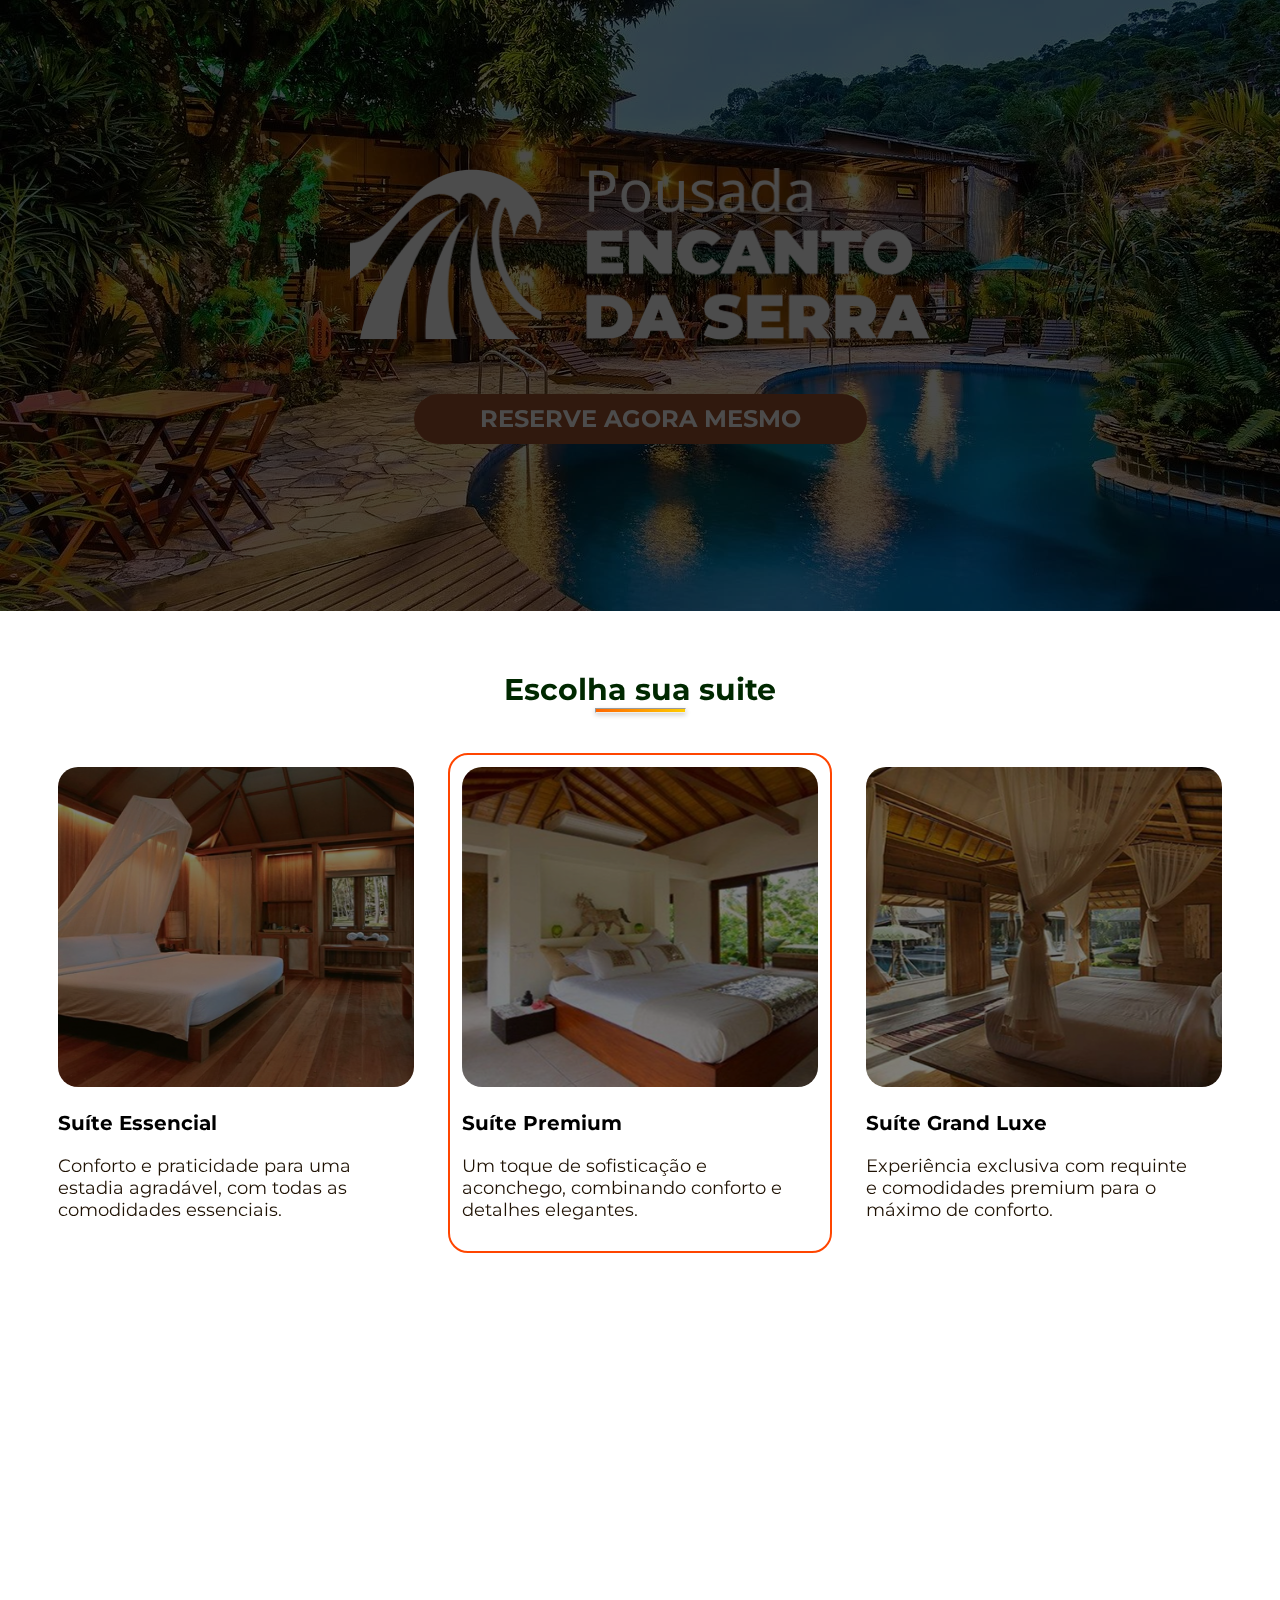
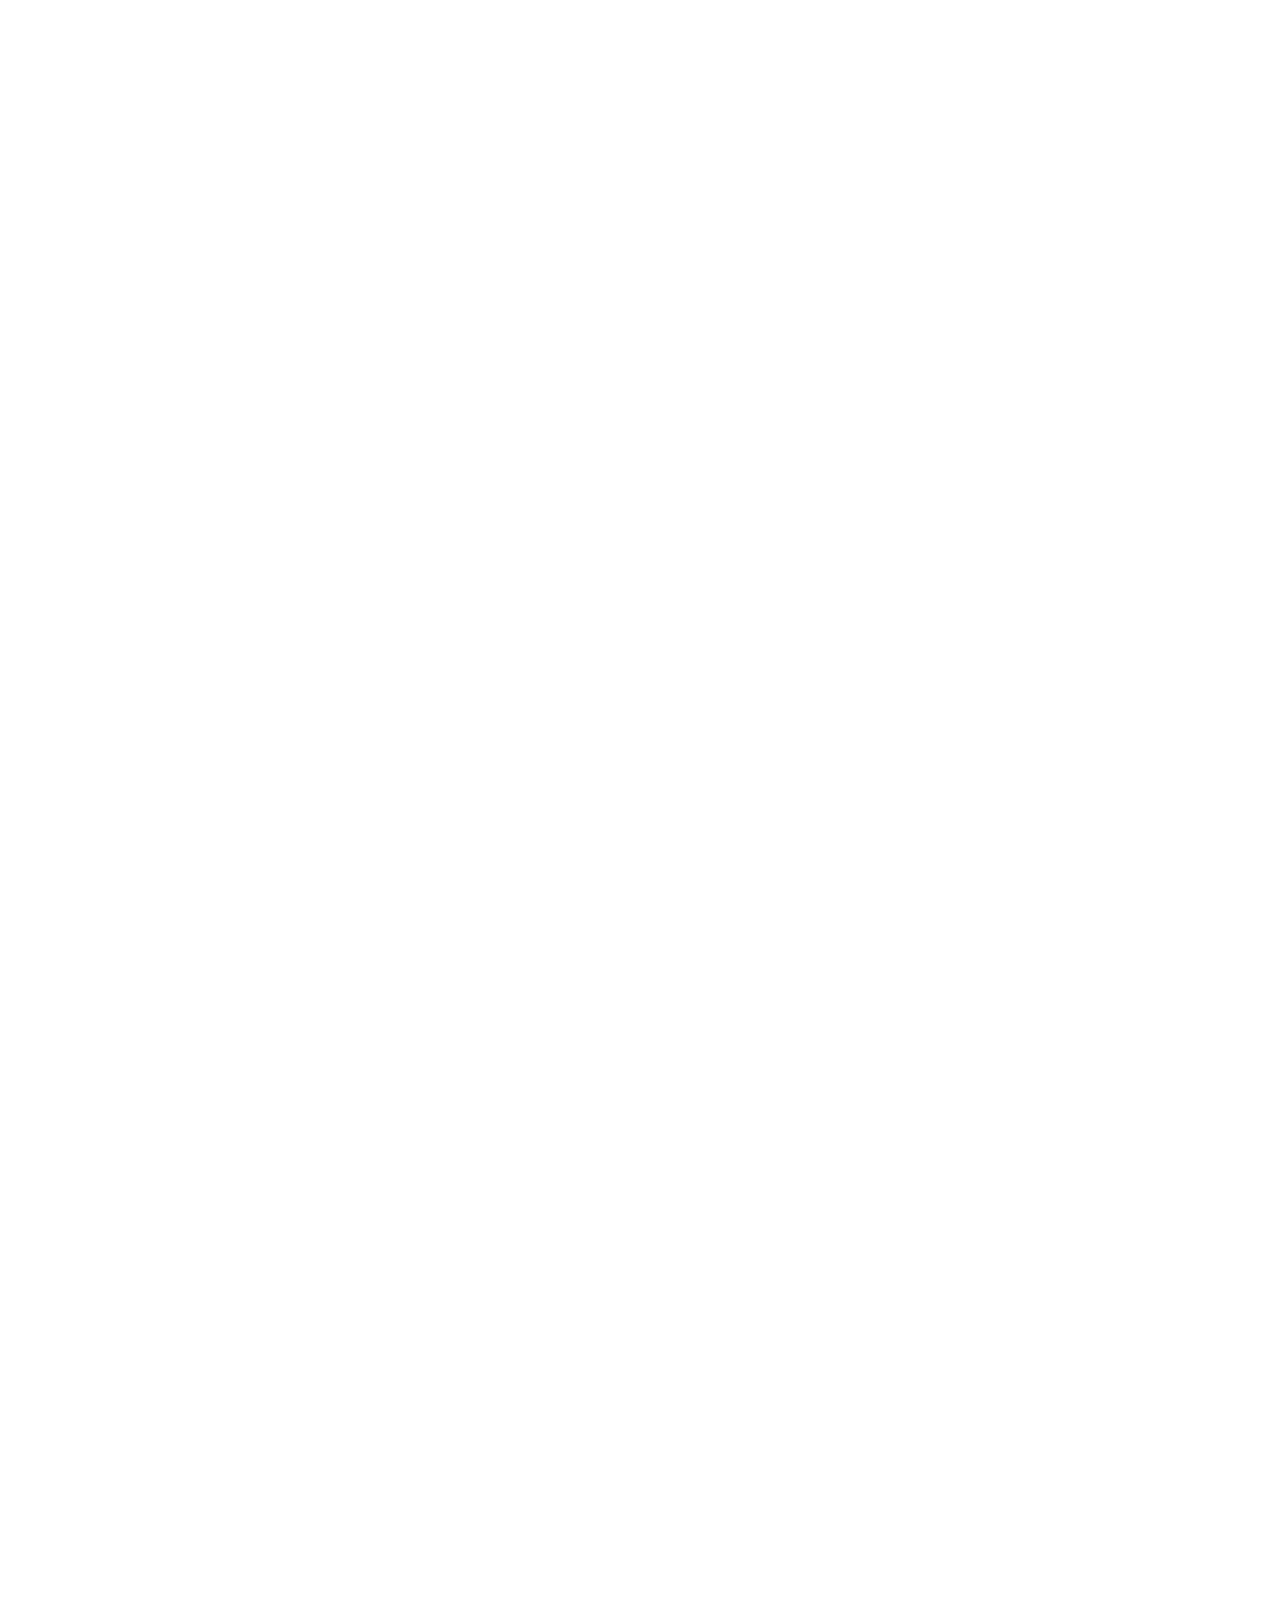
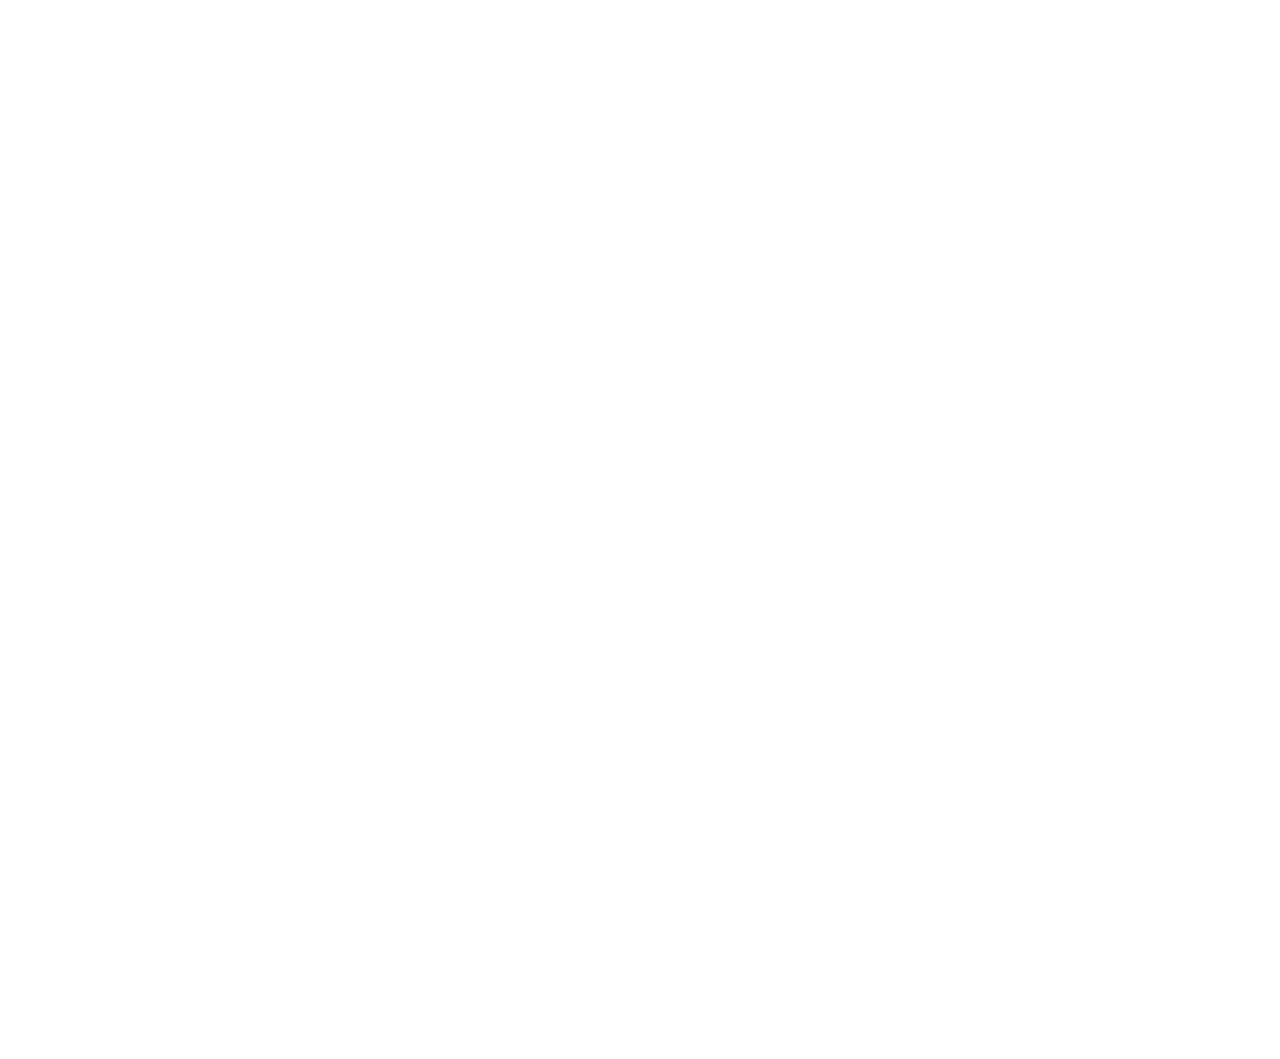
==== index.html @ d3f99eb3 "Fazendo as páginas" ====
<!DOCTYPE html>
<html lang="pt-br">

<head>
    <meta charset="UTF-8">
    <meta name="viewport" content="width=device-width, initial-scale=1.0">
    <title>Pousada Encanto da Serra</title>
    <link rel="stylesheet" href="https://unpkg.com/aos@next/dist/aos.css" />
    <link rel="preconnect" href="https://fonts.googleapis.com">
    <link rel="preconnect" href="https://fonts.gstatic.com" crossorigin>
    <link
        href="https://fonts.googleapis.com/css2?family=Indie+Flower&family=Inter:ital,opsz,wght@0,14..32,100..900;1,14..32,100..900&family=Montserrat:ital,wght@0,100..900;1,100..900&family=Roboto+Mono:ital,wght@0,100..700;1,100..700&family=Roboto:ital,wght@0,100..900;1,100..900&family=Source+Code+Pro:ital,wght@0,200..900;1,200..900&display=swap"
        rel="stylesheet">

    <meta name="description"
        content="A Pousada Encanto da Serra oferece um ambiente acolhedor e tranquilo, ideal para quem busca descanso em meio à natureza.">
    <meta name="keywords" content="pousada, turismo, descanso, serra, natureza, viagem, encanto da serra">
    <meta name="author" content="Pousada Encanto da Serra">
    <link rel="stylesheet" href="./styles/Header/banner.css">
    <link rel="stylesheet" href="./styles/section/section.css">
    <link rel="stylesheet" href="./styles/Sobre/sobre.css">
    <link rel="stylesheet" href="./styles/footer/footer.css">

</head>

<body>
    <header>
        <div>
            <img src="./assets/logo/logoPousada.png" alt="Logo da Pousada">
        </div>
        <button class="BotaoReserva">RESERVE AGORA MESMO</button>
    </header>
    <main>
        <h1 data-aos="fade-down">Escolha sua suite</h1>
        <hr data-aos="fade-down">
        <section class="cardFlex" data-aos="fade-up">
            <div class="Card">
                <img src="./assets/suites/suite_esssencial.jpg" alt="Suíte essencial">
                <h3> <a href="assets/pages/suiteEssencial.html" class="link-reserva"
                        title="Clique para saber mais sobre a Suíte Essencial">Suíte Essencial </a></h3>
                <p>Conforto e praticidade para uma estadia agradável, com todas as comodidades essenciais.</p>
            </div>
            <div class="Card">
                <img src="./assets/suites/suite_premium.jpg" alt="Suite Premium">
                <h3><a href="assets/pages/suitePremium.html" class="link-reserva"
                        title="Clique para saber mais sobre a Suíte Premium">Suíte Premium</a></h3>

                <p>Um toque de sofisticação e aconchego, combinando conforto e detalhes elegantes.</p>
            </div>
            <div class="Card">
                <img src="./assets/suites/suite_grand_luxe.jpg" alt="Suite Grand Luxe">
                <h3><a href="./assets/pages/suiteGrandLuxe.html" class="link-reserva"
                        title="Clique para saber mais sobre a Suíte Grand Luxe">Suíte Grand Luxe</a></h3>
                <p>Experiência exclusiva com requinte e comodidades premium para o máximo de conforto.</p>
            </div>
        </section>
        <section class="container" data-aos="fade-left">
            <div class="quadro">
                <div class="imagem">
                    <img src="./assets/sobre/sobre_1.jpg" alt="Piscina com vista para a serra">
                </div>
                <div class="texto">
                    <hr>
                    <h1>Coração da Serra</h1>
                    <p>Localizada no coração da serra, a Pousada Coração da Serra é o destino ideal para quem busca
                        tranquilidade, contato com a natureza e relaxamento. Cercada por paisagens deslumbrantes, é
                        um refúgio acolhedor, neste pousada combina charme rústico com o aconchego que você merece.
                    </p>
                </div>
            </div>
            <div class="quadro">
                <div class="texto">
                    <hr>
                    <h1>Oferecemos Conforto</h1>
                    <p>
                        Aqui, cada detalhe foi pensado para proporcionar uma experiência única. Oferecemos suítes
                        confortáveis e bem equipadas, um café da manhã caseiro repleto de sabores regionais e uma área
                        externa perfeita para momentos de relaxamento. Desfrute de trilhas ecológicas, redes para
                        descanso, piscina climatizada e um ambiente que convida à desconexão da rotina.
                    </p>
                </div>
                <div class="imagem">
                    <img src="./assets/sobre/sobre_2.jpg" alt="Piscina com vista para a serra">
                </div>
            </div>
        </section>
        <section class="sectionDepoiments" data-aos="fade-right">
            <h1>Depoimentos</h1>
            <hr>
            <div class="depoimentos">
                <div class="depoimento">
                    <div class="avatar">
                        <img src="./assets/perfil/Tiro médio da mulher do smiley que levanta _ Foto Grátis.png" alt="">
                    </div>
                    <div class="Perfiltexto">
                        <p>
                            "Uma experiência incrível! O lugar é super aconchegante, perfeito para relaxar e curtir a
                            natureza.
                            O café da manhã caseiro é um espetáculo à parte! Com certeza voltarei."
                        </p>
                        <span class="autor">Mariana R.</span>
                    </div>
                </div>
                <div class="depoimento">
                    <div class="avatar">
                        <img src="./assets/perfil/Group 1.png" alt="">
                    </div>
                    <div class="Perfiltexto">
                        <p>
                            "A pousada é um verdadeiro refúgio! Quartos confortáveis, atendimento impecável e uma vista
                            maravilhosa. Passamos dias inesquecíveis aqui!"
                        </p>
                        <span class="autor"> Lucas M.</span>
                    </div>
                </div>
            </div>
        </section>
        <section class="sectionReserv" data-aos="fade-up">
            <h1>Faça sua reserva abaixo</h1>
            <hr>
            <p>Reserve um dia conosco e curta a Pousada Encanto da Serra</p>
            <div class="formulario">
                <form>
                    <div class="formTable">
                        <div class="campo">
                            <label for="nome">Nome Completo:</label>
                            <input type="text" id="nome" name="nome" placeholder="Algemira Campos de Oliveira "
                                required>
                        </div>
                        <div class="campo">
                            <label for="email">Email:</label>
                            <input type="email" id="email" placeholder="Algemira Campos de Oliveira " name="email"
                                required>
                        </div>
                        <div class="campo">
                            <label for="telefone">Número de Telefone:</label>
                            <input type="tel" id="telefone" placeholder="(11) 9 0000-0000" name="telefone" required>
                        </div>
                    </div>
                    <div class="formTable">
                        <div class="campo">
                            <label for="data-entrada">Data de Entrada:</label>
                            <input type="date" id="data-entrada" placeholder="01/01/2025" name="data-entrada" required>
                        </div>
                        <div class="campo">
                            <label for="data-saida">Data de Saída:</label>
                            <input type="date" id="data-saida" placeholder="01/01/2025" name="data-saida" required>
                        </div>
                        <div class="campo">
                            <label for="pessoas">Quantidade de Pessoas:</label>
                            <select id="pessoas" name="pessoas" required>
                                <option value="0">0</option>
                                <option value="1">1</option>
                                <option value="2">2</option>
                                <option value="3">3</option>
                                <option value="4">4</option>
                                <option value="5">5</option>
                            </select>
                        </div>
                    </div>
                </form>
                <div class="campo">
                    <button type="submit">Reservar</button>
                </div>
            </div>
        </section>
        <section class="Local" data-aos="fade-left">
            <h1>Localizaçao</h1>
            <hr>
            <div class="inframe">
                <iframe
                    src="https://www.google.com/maps/embed?pb=!1m18!1m12!1m3!1d15553.334007773352!2d-38.37683973674394!3d-12.950498635819413!2m3!1f0!2f0!3f0!3m2!1i1024!2i768!4f13.1!3m3!1m2!1s0x716177d81eb69a5%3A0x947b32bd221c2470!2sPraia%20de%20Itapu%C3%A3!5e0!3m2!1spt-BR!2sbr!4v1743246402731!5m2!1spt-BR!2sbr"
                    width="800" height="600" style="border:0;" allowfullscreen="" loading="lazy"
                    referrerpolicy="no-referrer-when-downgrade">
                </iframe>
            </div>
        </section>
        <footer data-aos="fade-up">
            <div>
                <ul>
                    <h4>Endereço</h4>
                    <li>Rua vila bela, n 134, 37139-200, Serra da Mantiqueira, MG</li>
                </ul>
                <ul>
                    <h4>Contatos</h4>
                    <li>Telefone: (00)9000-0000</li>
                    <li>Whatshap: (00)9000-0000</li>
                    <li>E-mail:encantodaSerra@gmail.com</li>
                </ul>
                <ul class="midiaLinks">
                    <h4>Redes sociais</h4>
                    <div>
                        <li><img class="imgLink" src="./assets/socialMidia/instagram-1-svgrepo-com 1.png"
                                alt="Imagem Icone Instagra"></li>
                        <li><img class="imgLink" src="./assets/socialMidia/twitter-svgrepo-com 1.png"
                                alt="Imagem iscone Twiter"></li>
                        <li><img class="imgLinkFacebbok" src="./assets/socialMidia/facebook-color-svgrepo-com .png"
                                alt="Imagem Icone Facebook"></li>
                    </div>
                </ul>
            </div>
        </footer>
    </main>
    <script src="./script/main.js"></script>
    <script src="https://unpkg.com/aos@next/dist/aos.js"></script>
    <script>
        AOS.init();
    </script>
</body>

</html>
---- styles/Header/banner.css ----
@import url("/styles/global.css");
header {
    background-image: url("/assets/pousada.webp");
    width: 100%;
    height: 611px;
    background-size: cover;
    background-position: center;
    display: flex;
    justify-content: center;
    flex-direction: column;
    align-items: center;
    gap: 50px;
    position: relative;
    filter: brightness(0.3);
}

header::before {
    content: "";
    position: absolute;
    top: 0;
    left: 0;
    right: 0;
    bottom: 0;
    background-image: url("/assets/pousada.webp");
    background-size: cover;
    background-position: center;
    z-index: -1; 
    background-color: rgba(0, 0, 0, 1); 
}


div img {
    width: 580px;
    height: 172px;
}

.BotaoReserva {
    width: 453px;
    height: 50px;
    border-radius: 50px;
    border: none;
    background-color: #A0522D;
    font-size: 24px;
    color: var(--CorBranca);
    font-weight: bold;
    cursor: pointer;
}
---- styles/section/section.css ----
@import url("/styles/global.css");
section{
    display: flex;
    justify-content: center;
    align-items: center;
    margin-top: 40px;
    width: 100%;
    
}

@media(max-width: 1024px){
    .cardFlex {
        flex-direction: column;
        width: 100%;
    }
    
}
.cardFlex {
    width: 100%;
    gap: 20px;


}
.Card {
    width: 384px;
    height: 500px;
    padding: 12px;
    border: 2px solid transparent;
    border-radius: 20px;
    transition: border 0.3s ease-in-out;
}

.Card:hover {
    border: 2px solid #ff6600; 
}


.Card:nth-child(2) {
    border: 2px solid orangered !important;
}

.link-reserva {
    color: inherit;
    text-decoration: none;
    position: relative;
}

h3 {
    position: relative;
    display: inline-block;
}

h3::after {
    content: "Clique para mais informações";
    position: absolute;
    left: 50%;
    bottom: -25px;
    transform: translateX(-50%);
    background: rgba(0, 0, 0, 0.8);
    color: white;
    font-size: 12px;
    padding: 5px;
    border-radius: 5px;
    opacity: 0;
    visibility: hidden;
    transition: opacity 0.3s ease-in-out;
    white-space: nowrap;
}

h3:hover::after {
    opacity: 1;
    visibility: visible;
}

.link-reserva:hover {
    color: #430000;
}


h3:hover {
    transition: border-bottom 0.3s ease-in-out;

}



.Card img {
    width: 100%;
    border-radius: 20px;
    height: 320px;
    filter: brightness(0.5);


}

h1  {

    text-align: center;
    margin-top: 60px;
    font-size: 30px;
    font-weight: 700;
    color: #002800;
}


.Card h3 {
    font-size: 20px;
    font-weight: 700;
    color: #000000;
    margin-top: 20px;
    margin-bottom: 20px;
}

.Card p {
    width: 333px;
    height: 165px;
    font-weight: 400;
    font-size: 18px;
    color: #1f1204;
}
---- styles/Sobre/sobre.css ----
@import url("/styles/global.css");
.container {
    display: flex;
    flex-wrap: wrap;
    align-items: center;
    flex-direction: row;
    width: 60%;
    
}

@media(max-width: 768px){
    .container  {
        display: block;
        text-align: center;
    }

    .depoimentos {
      flex-direction: column;
    }


    form {
        flex-direction: column;
    }

    .Local {
        width: 70%;
    
    }

}

.quadro {
    display: flex;
    margin-bottom: 60px;
    height: auto 0;
    gap: 40px;
}

hr {
    background-color: #FF6600;
    height: 5px;
    background-image: linear-gradient(to right, #FF6600, #FFCC00);
    box-shadow: 0 2px 5px rgba(0, 0, 0, 0.2);
    width: 91px;
}

.texto h1 {
    text-align: left;
    font-size: 30px;
    margin-top: 30px;
    width: 442px;
    margin-bottom: 60px;
    font-weight: 700;

}

.texto p {
    width: 533px;
    font-weight: 400;
    font-size: 24px;
    color: #3E3E3E;

}

.imagem img{
    height: 100%;
}


.sectionDepoiments {
    display: flex;
    flex-direction: column;
    width: 100%;
    margin-top: 0;
   
}
.depoimentos {
    display: flex;
    gap: 20px;
    margin-bottom: 40px;
    margin-top: 30px;
}

.depoimento {
    background-color: var(--laranja);
    color: var(--CorBranca);
    padding: 20px 30px;
    border-radius: 8px;
    display: flex;
    width: 550px;
    height: 220px;

}

.avatar img {
    width: 50px;
    height: 50px;
    border-radius: 50%;
    margin-right: 15px;
}

.Perfiltexto p {
    font-size: 20px;
    width: 400px;
    font-weight: 100;
    margin-bottom: 10px;
    
}

.autor {
    font-weight: bold;
    font-size: 20px;
}

/* Seção de Reserva */

.sectionReserv {
    display: flex;
    flex-direction: column;
    margin-top: 0px;
}

.sectionReserv p {
    color: #3E3E3E;
    font-size: 27px;
    font-weight: 300;
    width: 400px;
    text-align: center;
    height: 66px;
    margin-top: 20px;
}

.formulario {
    box-shadow: 0 4px 8px rgba(0, 0, 0, 0.1);
    width: 60%;
    border: 2px solid var(--laranja);
    border-radius: 20px;
    background-color: var(--backgroundForms);
    margin-top: 40px;
}

.formulario h2 {
    text-align: center;
    margin-bottom: 20px;
}

form {
    display: flex;
    align-items: center;
    padding-top: 50px;
    justify-content: space-around;
    border-radius: 20px;
    height: auto 0;
    width: 100%;
}
.formTable {
    width: 400px;
}
.campo {
    margin-bottom: 15px;
    text-align: center;
    margin-top: 30px;
    margin-bottom: 20px;
}

.campo label {
    display: block;
    margin-bottom: 5px;
    text-align: left;
}

.campo input,
.campo select {
    width: 100%;
    padding: 8px;
    border: 1px solid #ccc;
    border-radius: 4px;
}

.campo :placeholder {
    color: #A4A4A4;
}

.campo input[type="date"] {
    width: 100%;
}

.campo select {
    width: 100%;
}

.campo button {
    background-color: #A0522D;
    color: var(--CorBranca);
    height: 40px;
    border: none;
    border-radius: 50px;
    cursor: pointer;
    width: 245px;
    text-transform: uppercase;
    font-weight: 600;
    font: 20px;
}

.campo button:hover {
    background-color: #f57c00;
}

/*Seção localizaçao */

.Local {
    flex-direction: column;
    align-items: center;
    margin-top: 10px;
    margin-bottom: 100px;
}

.inframe iframe {
    width: 1200px;
    height: 429px;
    border-radius: 20px;
    margin-top: 20px;
}
---- styles/footer/footer.css ----
footer {
    border-top: 1px solid var(--backgroundFooter);
    max-width: 1200px;
    display: flex;
    justify-content: space-between;
    height: 30vh;
    width: 100%;
    
}

footer div {
    display: flex;
    align-items: flex-start;
}
.midiaLinks {
    display: flex;
    flex-direction: column;
}

.midiaLinks div {
    display: flex;
    align-items: center;
    justify-content: center;
    width: 200px;
}
.imgLink {
    height: 40px;
    width: 40px;
    object-fit: cover;
    display: block;
    margin: 0;
}



.imgLinkFacebbok {
    height: 30px;
    width: 30px;
}


@media(max-width:  768px){
    footer {
        display: block;
        width: 70%;
    }

    footer div {
        display: block;
    }
}
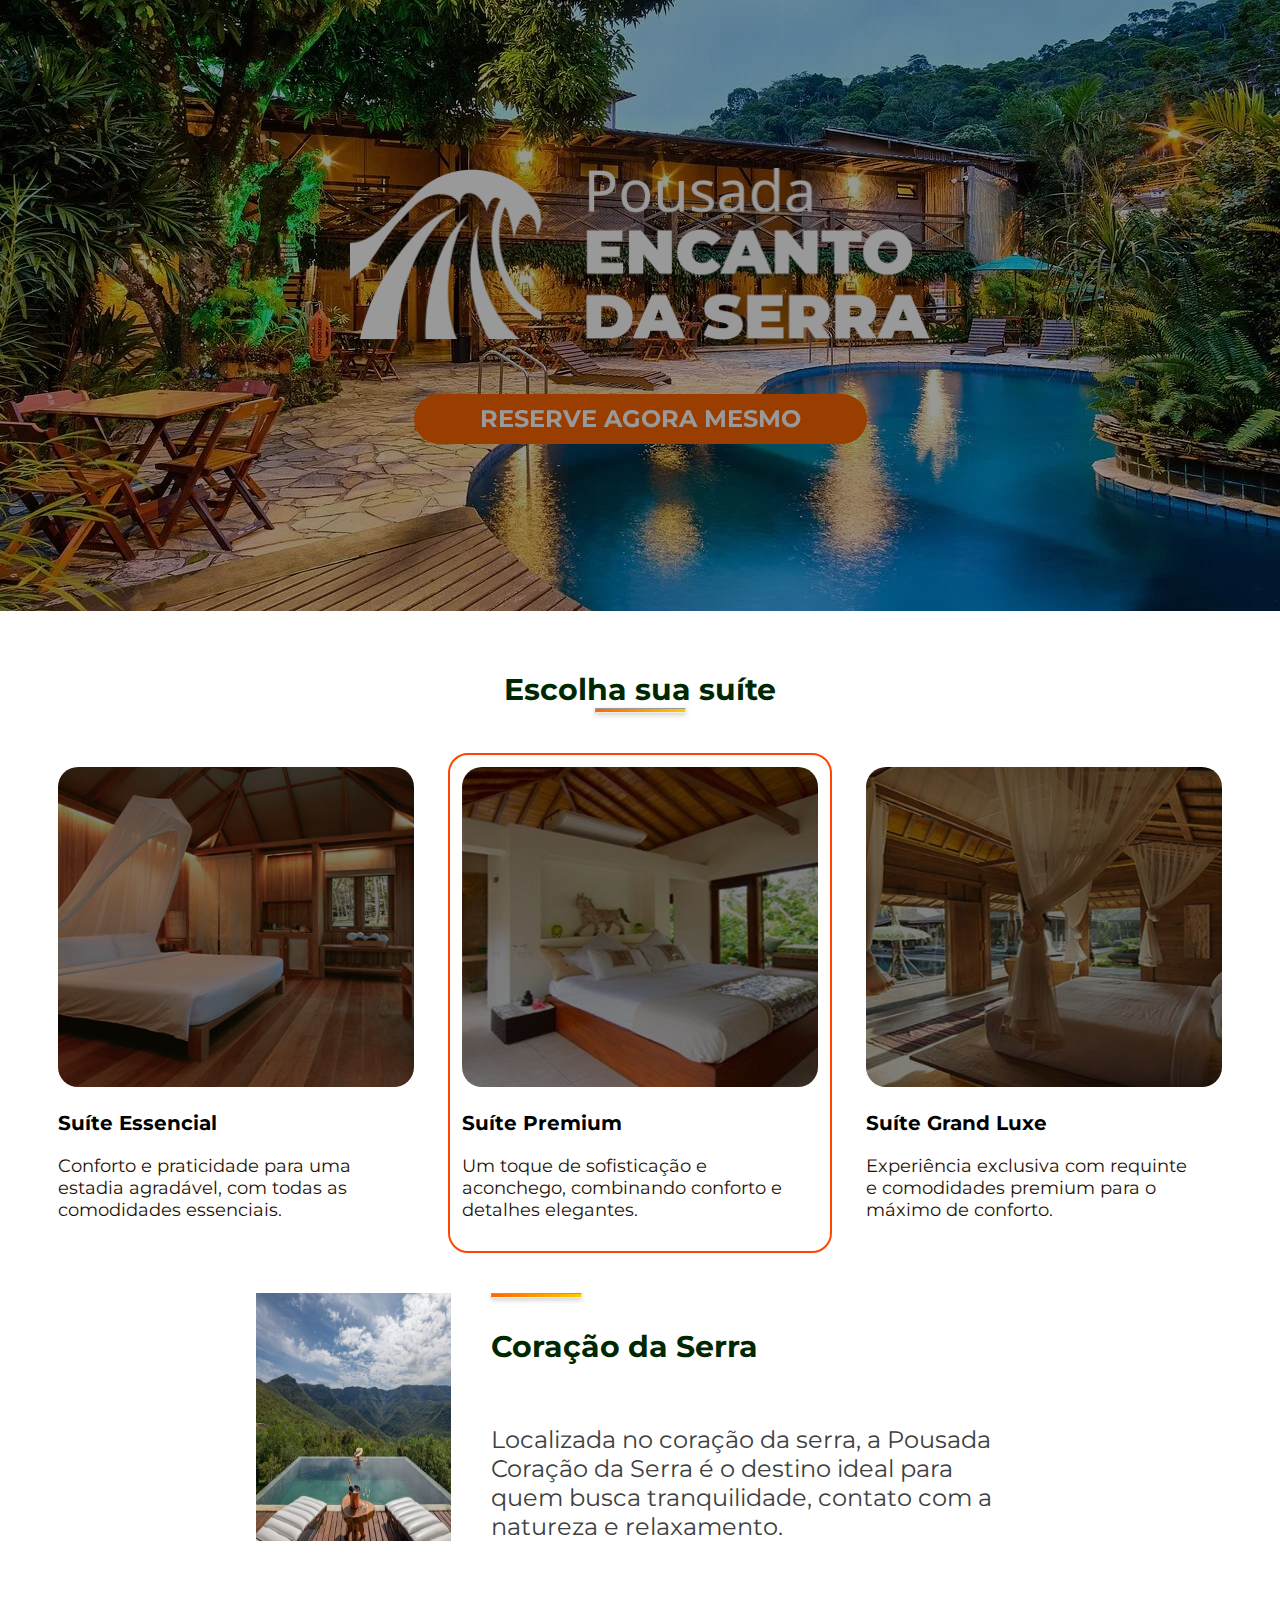
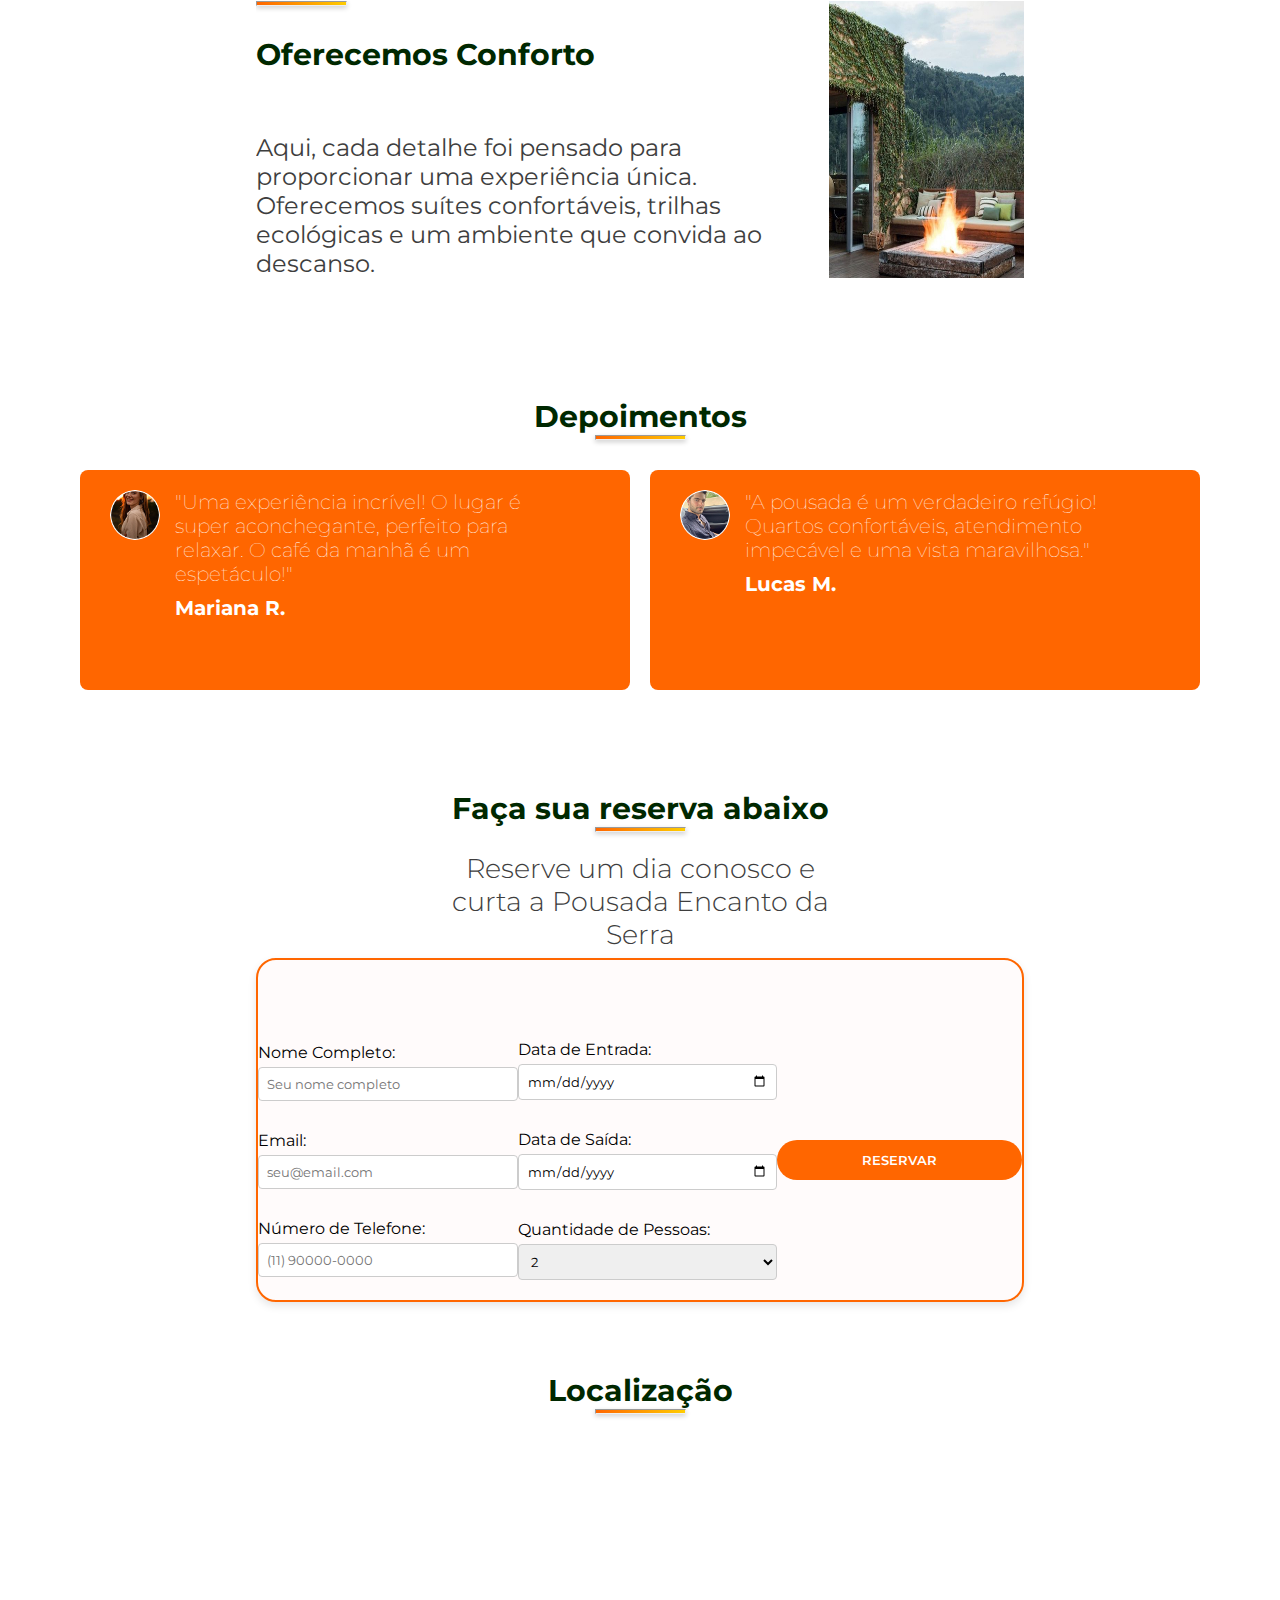
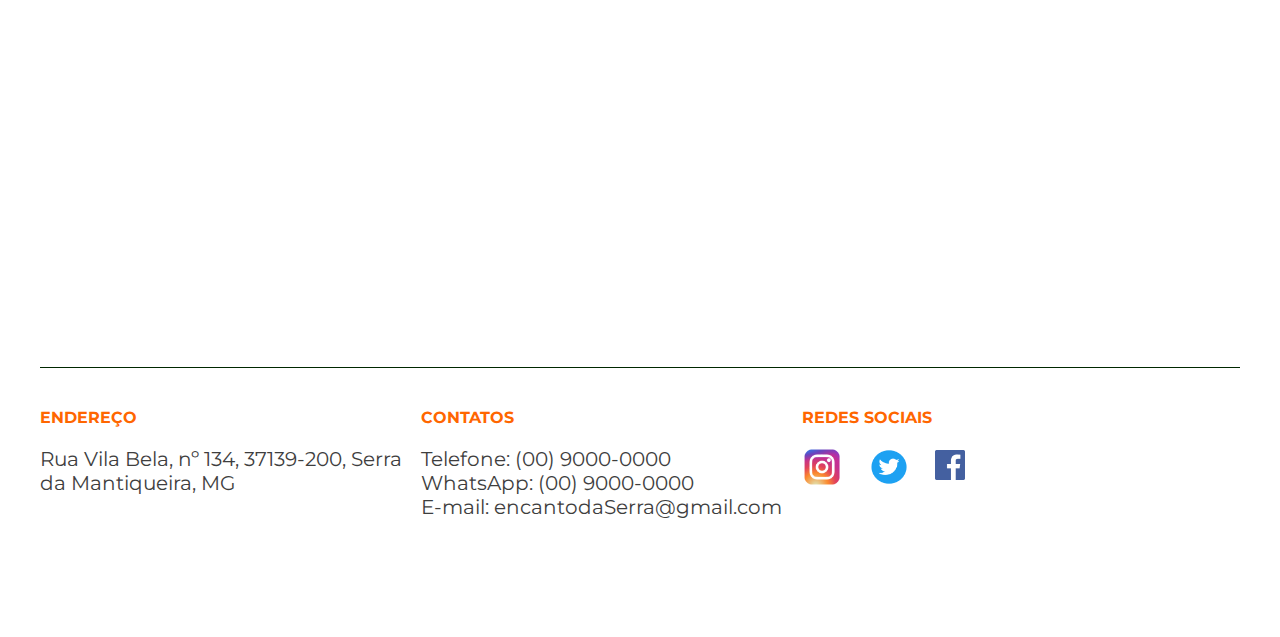
==== commit e1c5a5f3: "Ajustando as páginas" ====
--- a/index.html
+++ b/index.html
@@ -2,210 +2,196 @@
 <html lang="pt-br">
 
 <head>
-    <meta charset="UTF-8">
-    <meta name="viewport" content="width=device-width, initial-scale=1.0">
-    <title>Pousada Encanto da Serra</title>
-    <link rel="stylesheet" href="https://unpkg.com/aos@next/dist/aos.css" />
-    <link rel="preconnect" href="https://fonts.googleapis.com">
-    <link rel="preconnect" href="https://fonts.gstatic.com" crossorigin>
-    <link
-        href="https://fonts.googleapis.com/css2?family=Indie+Flower&family=Inter:ital,opsz,wght@0,14..32,100..900;1,14..32,100..900&family=Montserrat:ital,wght@0,100..900;1,100..900&family=Roboto+Mono:ital,wght@0,100..700;1,100..700&family=Roboto:ital,wght@0,100..900;1,100..900&family=Source+Code+Pro:ital,wght@0,200..900;1,200..900&display=swap"
-        rel="stylesheet">
+  <meta charset="UTF-8" />
+  <meta name="viewport" content="width=device-width, initial-scale=1.0" />
+  <title>Pousada Encanto da Serra</title>
 
-    <meta name="description"
-        content="A Pousada Encanto da Serra oferece um ambiente acolhedor e tranquilo, ideal para quem busca descanso em meio à natureza.">
-    <meta name="keywords" content="pousada, turismo, descanso, serra, natureza, viagem, encanto da serra">
-    <meta name="author" content="Pousada Encanto da Serra">
-    <link rel="stylesheet" href="./styles/Header/banner.css">
-    <link rel="stylesheet" href="./styles/section/section.css">
-    <link rel="stylesheet" href="./styles/Sobre/sobre.css">
-    <link rel="stylesheet" href="./styles/footer/footer.css">
+  <!-- Animações CSS -->
+  <link rel="stylesheet" href="https://cdnjs.cloudflare.com/ajax/libs/animate.css/4.1.1/animate.min.css"/>
 
+  <!-- Fontes -->
+  <link rel="preconnect" href="https://fonts.googleapis.com" />
+  <link rel="preconnect" href="https://fonts.gstatic.com" crossorigin />
+  <link
+    href="https://fonts.googleapis.com/css2?family=Indie+Flower&family=Inter:ital,opsz,wght@0,14..32,100..900;1,14..32,100..900&family=Montserrat:ital,wght@0,100..900;1,100..900&family=Roboto+Mono:ital,wght@0,100..700;1,100..700&family=Roboto:ital,wght@0,100..900;1,100..900&family=Source+Code+Pro:ital,wght@0,200..900;1,200..900&display=swap"
+    rel="stylesheet" />
+
+  <!-- Metadados -->
+  <meta name="description" content="A Pousada Encanto da Serra oferece um ambiente acolhedor e tranquilo, ideal para quem busca descanso em meio à natureza." />
+  <meta name="keywords" content="pousada, turismo, descanso, serra, natureza, viagem, encanto da serra" />
+  <meta name="author" content="Pousada Encanto da Serra" />
+
+  <!-- Estilos -->
+  <link rel="stylesheet" href="./styles/Header/banner.css" />
+  <link rel="stylesheet" href="./styles/section/section.css" />
+  <link rel="stylesheet" href="./styles/Sobre/sobre.css" />
+  <link rel="stylesheet" href="./styles/footer/footer.css" />
 </head>
 
 <body>
-    <header>
-        <div>
-            <img src="./assets/logo/logoPousada.png" alt="Logo da Pousada">
+  <header class="animate__animated animate__fadeInDown">
+    <div>
+      <img src="./assets/logo/logoPousada.png" alt="Logo da Pousada" />
+    </div>
+    <button class="BotaoReserva">RESERVE AGORA MESMO</button>
+  </header>
+
+  <main>
+    <h1 class="animate__animated animate__fadeInDown">Escolha sua suíte</h1>
+    <hr class="animate__animated animate__fadeInDown" />
+
+    <section class="cardFlex animate__animated animate__fadeInUp">
+      <div class="Card">
+        <img src="./assets/suites/suite_esssencial.jpg" alt="Suíte essencial" />
+        <h3>
+          <a href="assets/pages/suiteEssencial.html" class="link-reserva" title="Clique para saber mais sobre a Suíte Essencial">Suíte Essencial</a>
+        </h3>
+        <p>Conforto e praticidade para uma estadia agradável, com todas as comodidades essenciais.</p>
+      </div>
+      <div class="Card">
+        <img src="./assets/suites/suite_premium.jpg" alt="Suite Premium" />
+        <h3>
+          <a href="assets/pages/suitePremium.html" class="link-reserva" title="Clique para saber mais sobre a Suíte Premium">Suíte Premium</a>
+        </h3>
+        <p>Um toque de sofisticação e aconchego, combinando conforto e detalhes elegantes.</p>
+      </div>
+      <div class="Card">
+        <img src="./assets/suites/suite_grand_luxe.jpg" alt="Suite Grand Luxe" />
+        <h3>
+          <a href="./assets/pages/suiteGrandLuxe.html" class="link-reserva" title="Clique para saber mais sobre a Suíte Grand Luxe">Suíte Grand Luxe</a>
+        </h3>
+        <p>Experiência exclusiva com requinte e comodidades premium para o máximo de conforto.</p>
+      </div>
+    </section>
+
+    <section class="container animate__animated animate__fadeInLeft">
+      <div class="quadro">
+        <div class="imagem">
+          <img src="./assets/sobre/sobre_1.jpg" alt="Piscina com vista para a serra" />
         </div>
-        <button class="BotaoReserva">RESERVE AGORA MESMO</button>
-    </header>
-    <main>
-        <h1 data-aos="fade-down">Escolha sua suite</h1>
-        <hr data-aos="fade-down">
-        <section class="cardFlex" data-aos="fade-up">
-            <div class="Card">
-                <img src="./assets/suites/suite_esssencial.jpg" alt="Suíte essencial">
-                <h3> <a href="assets/pages/suiteEssencial.html" class="link-reserva"
-                        title="Clique para saber mais sobre a Suíte Essencial">Suíte Essencial </a></h3>
-                <p>Conforto e praticidade para uma estadia agradável, com todas as comodidades essenciais.</p>
+        <div class="texto">
+          <hr />
+          <h1>Coração da Serra</h1>
+          <p>Localizada no coração da serra, a Pousada Coração da Serra é o destino ideal para quem busca tranquilidade, contato com a natureza e relaxamento.</p>
+        </div>
+      </div>
+
+      <div class="quadro">
+        <div class="texto">
+          <hr />
+          <h1>Oferecemos Conforto</h1>
+          <p>Aqui, cada detalhe foi pensado para proporcionar uma experiência única. Oferecemos suítes confortáveis, trilhas ecológicas e um ambiente que convida ao descanso.</p>
+        </div>
+        <div class="imagem">
+          <img src="./assets/sobre/sobre_2.jpg" alt="Piscina com vista para a serra" />
+        </div>
+      </div>
+    </section>
+
+    <section class="sectionDepoiments animate__animated animate__fadeInRight">
+      <h1>Depoimentos</h1>
+      <hr />
+      <div class="depoimentos">
+        <div class="depoimento">
+          <div class="avatar">
+            <img src="./assets/perfil/Tiro médio da mulher do smiley que levanta _ Foto Grátis.png" alt="Perfil mulher sorridente" />
+          </div>
+          <div class="Perfiltexto">
+            <p>"Uma experiência incrível! O lugar é super aconchegante, perfeito para relaxar. O café da manhã é um espetáculo!"</p>
+            <span class="autor">Mariana R.</span>
+          </div>
+        </div>
+        <div class="depoimento">
+          <div class="avatar">
+            <img src="./assets/perfil/Group 1.png" alt="Perfil homem sorridente" />
+          </div>
+          <div class="Perfiltexto">
+            <p>"A pousada é um verdadeiro refúgio! Quartos confortáveis, atendimento impecável e uma vista maravilhosa."</p>
+            <span class="autor">Lucas M.</span>
+          </div>
+        </div>
+      </div>
+    </section>
+
+    <section class="sectionReserv animate__animated animate__fadeInUp">
+      <h1>Faça sua reserva abaixo</h1>
+      <hr />
+      <p>Reserve um dia conosco e curta a Pousada Encanto da Serra</p>
+      <div class="formulario">
+        <form>
+          <div class="formTable">
+            <div class="campo">
+              <label for="nome">Nome Completo:</label>
+              <input type="text" id="nome" name="nome" placeholder="Seu nome completo" required />
             </div>
-            <div class="Card">
-                <img src="./assets/suites/suite_premium.jpg" alt="Suite Premium">
-                <h3><a href="assets/pages/suitePremium.html" class="link-reserva"
-                        title="Clique para saber mais sobre a Suíte Premium">Suíte Premium</a></h3>
+            <div class="campo">
+              <label for="email">Email:</label>
+              <input type="email" id="email" placeholder="seu@email.com" name="email" required />
+            </div>
+            <div class="campo">
+              <label for="telefone">Número de Telefone:</label>
+              <input type="tel" id="telefone" placeholder="(11) 90000-0000" name="telefone" required />
+            </div>
+          </div>
 
-                <p>Um toque de sofisticação e aconchego, combinando conforto e detalhes elegantes.</p>
+          <div class="formTable">
+            <div class="campo">
+              <label for="data-entrada">Data de Entrada:</label>
+              <input type="date" id="data-entrada" name="data-entrada" required />
             </div>
-            <div class="Card">
-                <img src="./assets/suites/suite_grand_luxe.jpg" alt="Suite Grand Luxe">
-                <h3><a href="./assets/pages/suiteGrandLuxe.html" class="link-reserva"
-                        title="Clique para saber mais sobre a Suíte Grand Luxe">Suíte Grand Luxe</a></h3>
-                <p>Experiência exclusiva com requinte e comodidades premium para o máximo de conforto.</p>
+            <div class="campo">
+              <label for="data-saida">Data de Saída:</label>
+              <input type="date" id="data-saida" name="data-saida" required />
             </div>
-        </section>
-        <section class="container" data-aos="fade-left">
-            <div class="quadro">
-                <div class="imagem">
-                    <img src="./assets/sobre/sobre_1.jpg" alt="Piscina com vista para a serra">
-                </div>
-                <div class="texto">
-                    <hr>
-                    <h1>Coração da Serra</h1>
-                    <p>Localizada no coração da serra, a Pousada Coração da Serra é o destino ideal para quem busca
-                        tranquilidade, contato com a natureza e relaxamento. Cercada por paisagens deslumbrantes, é
-                        um refúgio acolhedor, neste pousada combina charme rústico com o aconchego que você merece.
-                    </p>
-                </div>
+            <div class="campo">
+              <label for="pessoas">Quantidade de Pessoas:</label>
+              <select id="pessoas" name="pessoas" required>
+                <option value="1">1</option>
+                <option value="2" selected>2</option>
+                <option value="3">3</option>
+                <option value="4">4</option>
+                <option value="5+">5 ou mais</option>
+              </select>
             </div>
-            <div class="quadro">
-                <div class="texto">
-                    <hr>
-                    <h1>Oferecemos Conforto</h1>
-                    <p>
-                        Aqui, cada detalhe foi pensado para proporcionar uma experiência única. Oferecemos suítes
-                        confortáveis e bem equipadas, um café da manhã caseiro repleto de sabores regionais e uma área
-                        externa perfeita para momentos de relaxamento. Desfrute de trilhas ecológicas, redes para
-                        descanso, piscina climatizada e um ambiente que convida à desconexão da rotina.
-                    </p>
-                </div>
-                <div class="imagem">
-                    <img src="./assets/sobre/sobre_2.jpg" alt="Piscina com vista para a serra">
-                </div>
-            </div>
-        </section>
-        <section class="sectionDepoiments" data-aos="fade-right">
-            <h1>Depoimentos</h1>
-            <hr>
-            <div class="depoimentos">
-                <div class="depoimento">
-                    <div class="avatar">
-                        <img src="./assets/perfil/Tiro médio da mulher do smiley que levanta _ Foto Grátis.png" alt="">
-                    </div>
-                    <div class="Perfiltexto">
-                        <p>
-                            "Uma experiência incrível! O lugar é super aconchegante, perfeito para relaxar e curtir a
-                            natureza.
-                            O café da manhã caseiro é um espetáculo à parte! Com certeza voltarei."
-                        </p>
-                        <span class="autor">Mariana R.</span>
-                    </div>
-                </div>
-                <div class="depoimento">
-                    <div class="avatar">
-                        <img src="./assets/perfil/Group 1.png" alt="">
-                    </div>
-                    <div class="Perfiltexto">
-                        <p>
-                            "A pousada é um verdadeiro refúgio! Quartos confortáveis, atendimento impecável e uma vista
-                            maravilhosa. Passamos dias inesquecíveis aqui!"
-                        </p>
-                        <span class="autor"> Lucas M.</span>
-                    </div>
-                </div>
-            </div>
-        </section>
-        <section class="sectionReserv" data-aos="fade-up">
-            <h1>Faça sua reserva abaixo</h1>
-            <hr>
-            <p>Reserve um dia conosco e curta a Pousada Encanto da Serra</p>
-            <div class="formulario">
-                <form>
-                    <div class="formTable">
-                        <div class="campo">
-                            <label for="nome">Nome Completo:</label>
-                            <input type="text" id="nome" name="nome" placeholder="Algemira Campos de Oliveira "
-                                required>
-                        </div>
-                        <div class="campo">
-                            <label for="email">Email:</label>
-                            <input type="email" id="email" placeholder="Algemira Campos de Oliveira " name="email"
-                                required>
-                        </div>
-                        <div class="campo">
-                            <label for="telefone">Número de Telefone:</label>
-                            <input type="tel" id="telefone" placeholder="(11) 9 0000-0000" name="telefone" required>
-                        </div>
-                    </div>
-                    <div class="formTable">
-                        <div class="campo">
-                            <label for="data-entrada">Data de Entrada:</label>
-                            <input type="date" id="data-entrada" placeholder="01/01/2025" name="data-entrada" required>
-                        </div>
-                        <div class="campo">
-                            <label for="data-saida">Data de Saída:</label>
-                            <input type="date" id="data-saida" placeholder="01/01/2025" name="data-saida" required>
-                        </div>
-                        <div class="campo">
-                            <label for="pessoas">Quantidade de Pessoas:</label>
-                            <select id="pessoas" name="pessoas" required>
-                                <option value="0">0</option>
-                                <option value="1">1</option>
-                                <option value="2">2</option>
-                                <option value="3">3</option>
-                                <option value="4">4</option>
-                                <option value="5">5</option>
-                            </select>
-                        </div>
-                    </div>
-                </form>
-                <div class="campo">
-                    <button type="submit">Reservar</button>
-                </div>
-            </div>
-        </section>
-        <section class="Local" data-aos="fade-left">
-            <h1>Localizaçao</h1>
-            <hr>
-            <div class="inframe">
-                <iframe
-                    src="https://www.google.com/maps/embed?pb=!1m18!1m12!1m3!1d15553.334007773352!2d-38.37683973674394!3d-12.950498635819413!2m3!1f0!2f0!3f0!3m2!1i1024!2i768!4f13.1!3m3!1m2!1s0x716177d81eb69a5%3A0x947b32bd221c2470!2sPraia%20de%20Itapu%C3%A3!5e0!3m2!1spt-BR!2sbr!4v1743246402731!5m2!1spt-BR!2sbr"
-                    width="800" height="600" style="border:0;" allowfullscreen="" loading="lazy"
-                    referrerpolicy="no-referrer-when-downgrade">
-                </iframe>
-            </div>
-        </section>
-        <footer data-aos="fade-up">
-            <div>
-                <ul>
-                    <h4>Endereço</h4>
-                    <li>Rua vila bela, n 134, 37139-200, Serra da Mantiqueira, MG</li>
-                </ul>
-                <ul>
-                    <h4>Contatos</h4>
-                    <li>Telefone: (00)9000-0000</li>
-                    <li>Whatshap: (00)9000-0000</li>
-                    <li>E-mail:encantodaSerra@gmail.com</li>
-                </ul>
-                <ul class="midiaLinks">
-                    <h4>Redes sociais</h4>
-                    <div>
-                        <li><img class="imgLink" src="./assets/socialMidia/instagram-1-svgrepo-com 1.png"
-                                alt="Imagem Icone Instagra"></li>
-                        <li><img class="imgLink" src="./assets/socialMidia/twitter-svgrepo-com 1.png"
-                                alt="Imagem iscone Twiter"></li>
-                        <li><img class="imgLinkFacebbok" src="./assets/socialMidia/facebook-color-svgrepo-com .png"
-                                alt="Imagem Icone Facebook"></li>
-                    </div>
-                </ul>
-            </div>
-        </footer>
-    </main>
-    <script src="./script/main.js"></script>
-    <script src="https://unpkg.com/aos@next/dist/aos.js"></script>
-    <script>
-        AOS.init();
-    </script>
+          </div>
+
+          <div class="campo">
+            <button type="submit">Reservar</button>
+          </div>
+        </form>
+      </div>
+    </section>
+
+    <section class="Local animate__animated animate__fadeInLeft">
+      <h1>Localização</h1>
+      <hr />
+      <div class="inframe">
+        <iframe src="https://www.google.com/maps/embed?pb=..." width="800" height="600" style="border: 0" allowfullscreen="" loading="lazy" referrerpolicy="no-referrer-when-downgrade"></iframe>
+      </div>
+    </section>
+
+    <footer class="animate__animated animate__fadeInUp">
+      <div>
+        <ul>
+          <h4>Endereço</h4>
+          <li>Rua Vila Bela, nº 134, 37139-200, Serra da Mantiqueira, MG</li>
+        </ul>
+        <ul>
+          <h4>Contatos</h4>
+          <li>Telefone: (00) 9000-0000</li>
+          <li>WhatsApp: (00) 9000-0000</li>
+          <li>E-mail: encantodaSerra@gmail.com</li>
+        </ul>
+        <ul class="midiaLinks">
+          <h4>Redes sociais</h4>
+          <div>
+            <li><img class="imgLink" src="./assets/socialMidia/instagram-1-svgrepo-com 1.png" alt="Instagram" /></li>
+            <li><img class="imgLink" src="./assets/socialMidia/twitter-svgrepo-com 1.png" alt="Twitter" /></li>
+            <li><img class="imgLinkFacebbok" src="./assets/socialMidia/facebook-color-svgrepo-com .png" alt="Facebook" /></li>
+          </div>
+        </ul>
+      </div>
+    </footer>
+  </main>
 </body>
-
-</html>+</html>
--- a/styles/Header/banner.css
+++ b/styles/Header/banner.css
@@ -11,7 +11,7 @@
     align-items: center;
     gap: 50px;
     position: relative;
-    filter: brightness(0.3);
+    filter: brightness(0.6);
 }
 
 header::before {
@@ -39,7 +39,7 @@
     height: 50px;
     border-radius: 50px;
     border: none;
-    background-color: #A0522D;
+    background-color: var(--laranja);
     font-size: 24px;
     color: var(--CorBranca);
     font-weight: bold;
--- a/styles/Sobre/sobre.css
+++ b/styles/Sobre/sobre.css
@@ -191,7 +191,7 @@
 }
 
 .campo button {
-    background-color: #A0522D;
+    background-color: var(--laranja);
     color: var(--CorBranca);
     height: 40px;
     border: none;
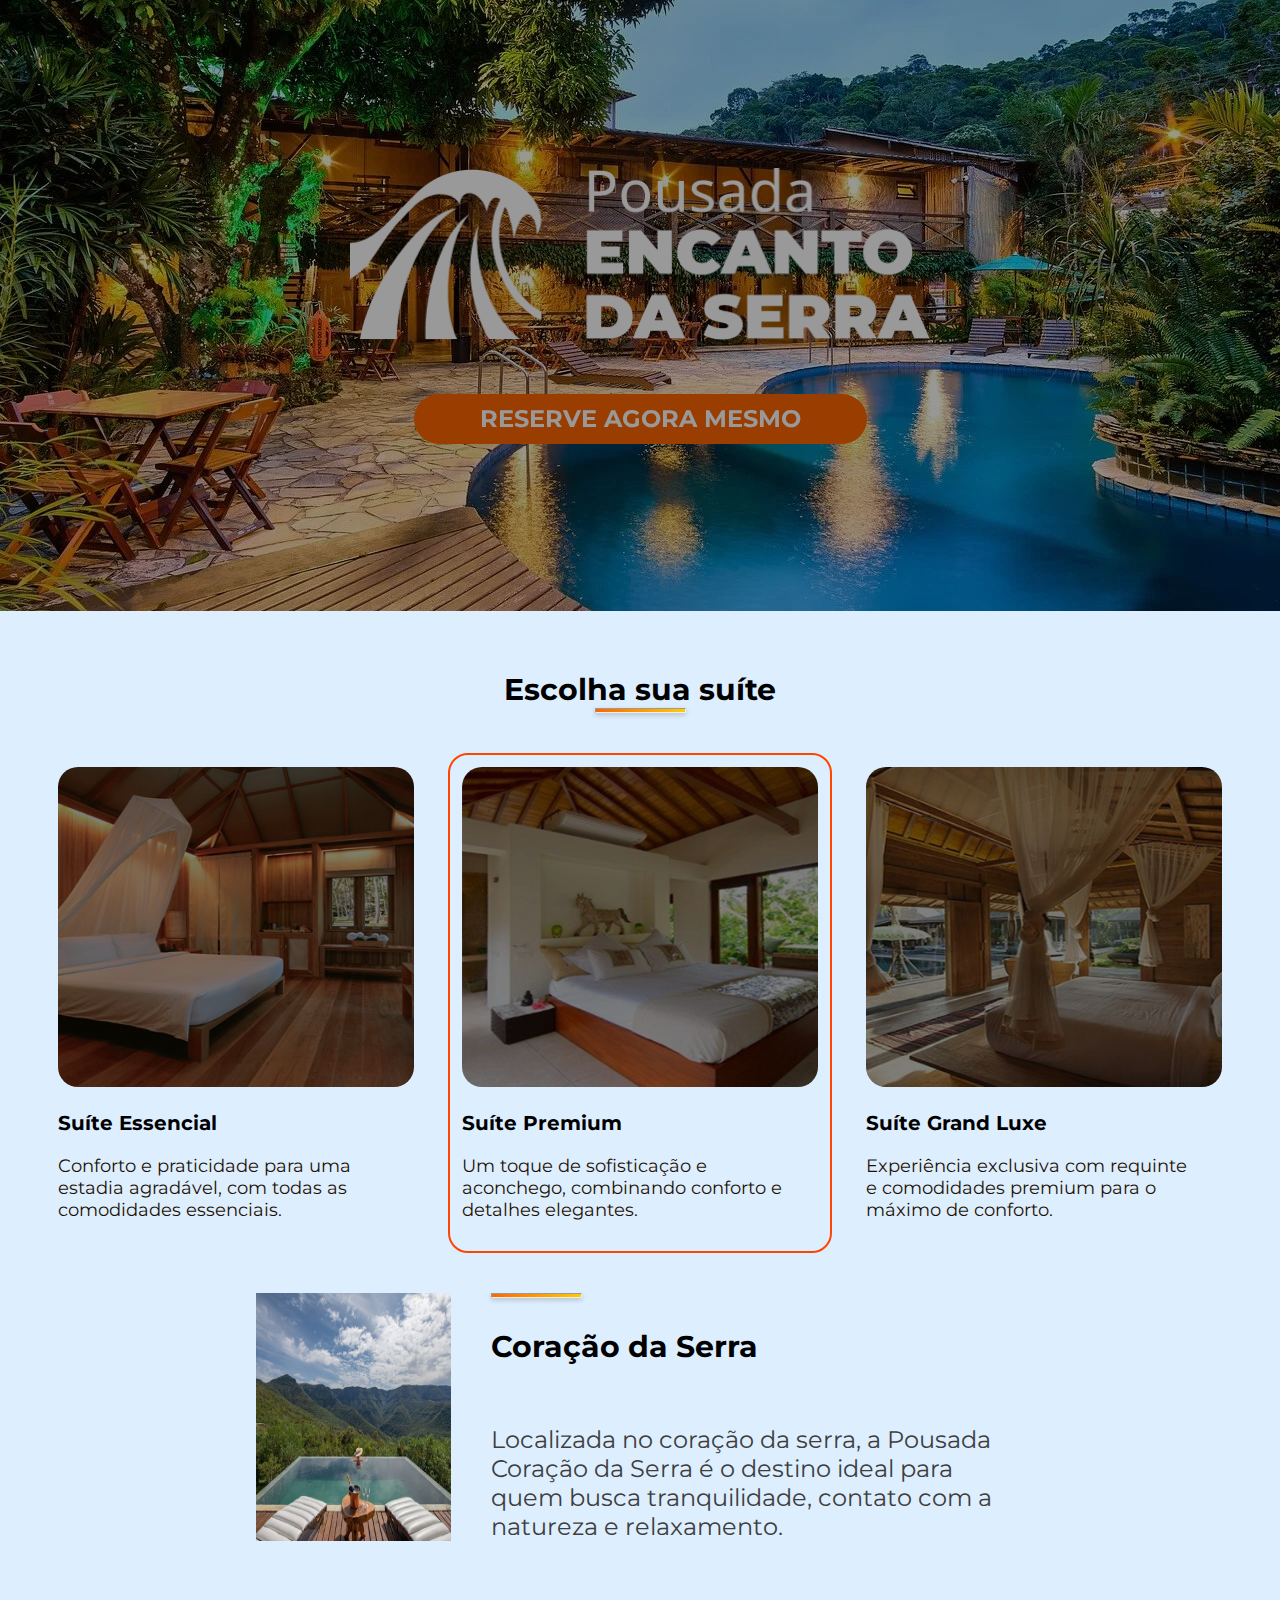
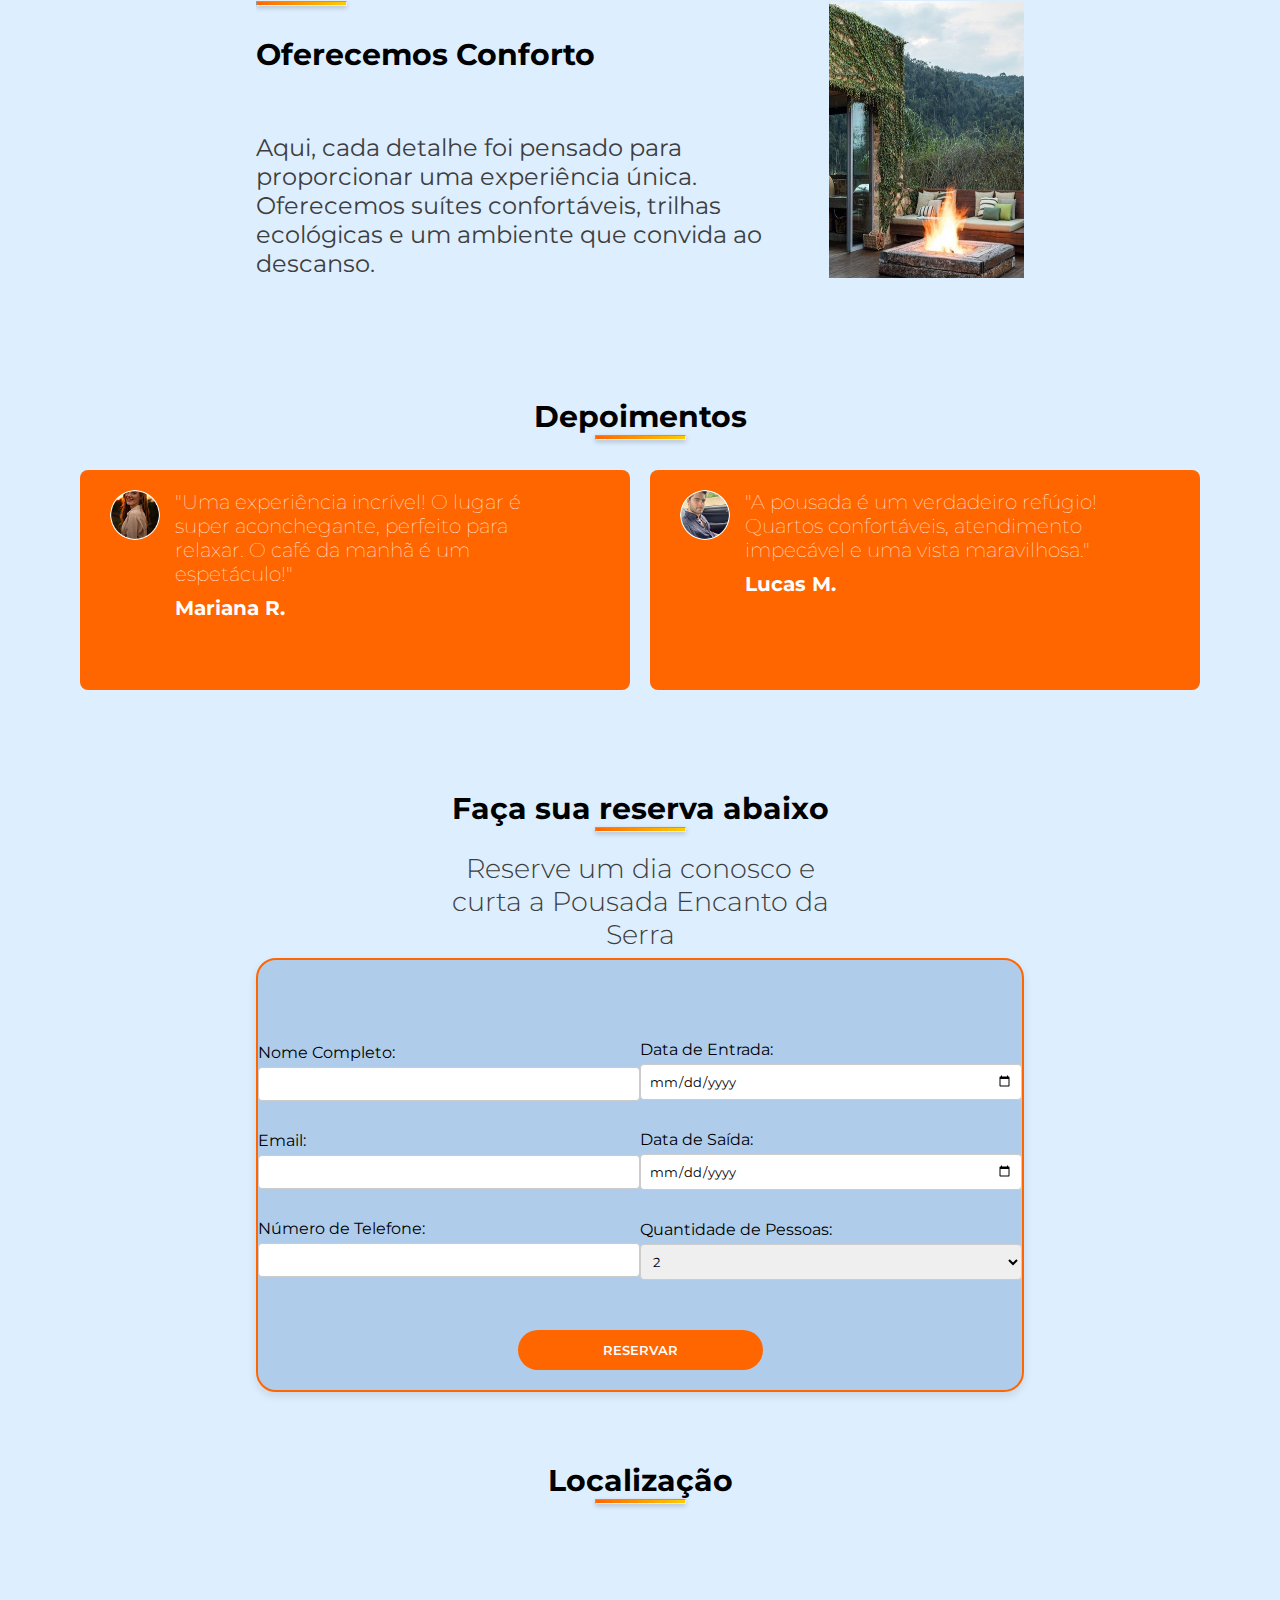
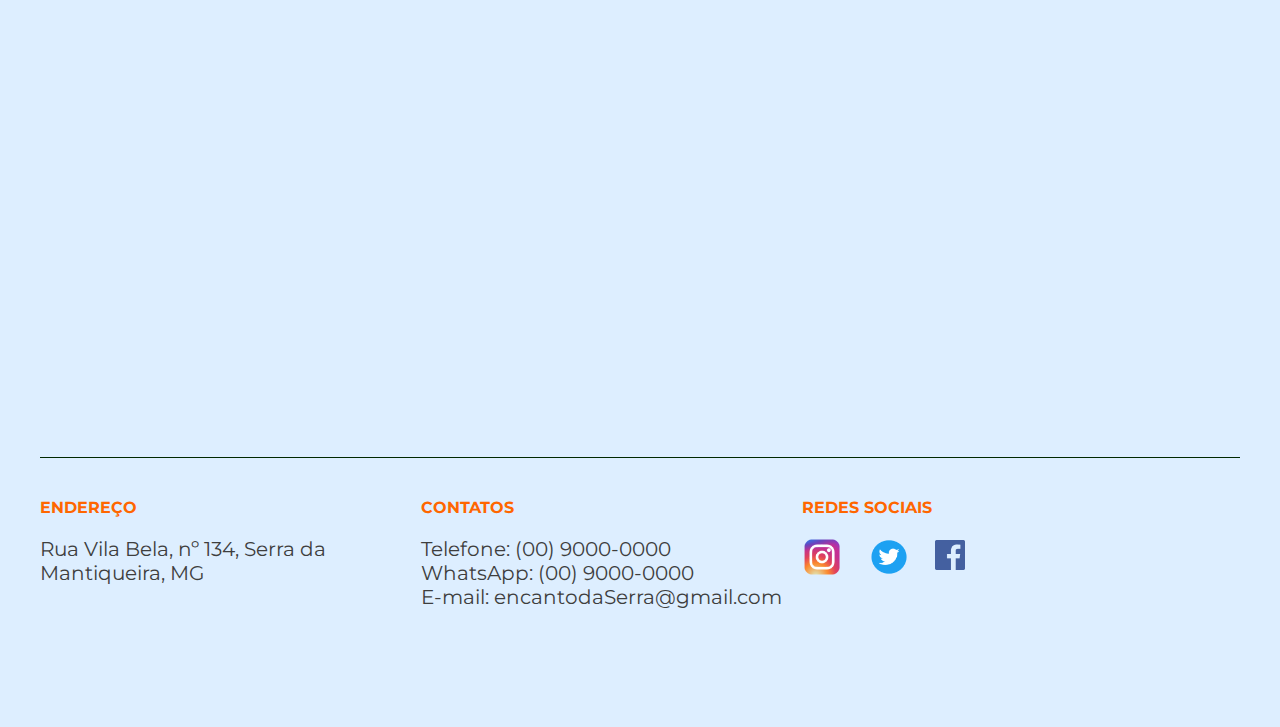
==== commit a2109a7e: "# paginas finanlizadas" ====
--- a/index.html
+++ b/index.html
@@ -13,7 +13,7 @@
   <link rel="preconnect" href="https://fonts.googleapis.com" />
   <link rel="preconnect" href="https://fonts.gstatic.com" crossorigin />
   <link
-    href="https://fonts.googleapis.com/css2?family=Indie+Flower&family=Inter:ital,opsz,wght@0,14..32,100..900;1,14..32,100..900&family=Montserrat:ital,wght@0,100..900;1,100..900&family=Roboto+Mono:ital,wght@0,100..700;1,100..700&family=Roboto:ital,wght@0,100..900;1,100..900&family=Source+Code+Pro:ital,wght@0,200..900;1,200..900&display=swap"
+    href="https://fonts.googleapis.com/css2?family=Indie+Flower&family=Inter&family=Montserrat&family=Roboto+Mono&family=Roboto&family=Source+Code+Pro&display=swap"
     rel="stylesheet" />
 
   <!-- Metadados -->
@@ -41,35 +41,29 @@
     <hr class="animate__animated animate__fadeInDown" />
 
     <section class="cardFlex animate__animated animate__fadeInUp">
-      <div class="Card">
+      <div class="Card animate__animated animate__zoomIn">
         <img src="./assets/suites/suite_esssencial.jpg" alt="Suíte essencial" />
-        <h3>
-          <a href="assets/pages/suiteEssencial.html" class="link-reserva" title="Clique para saber mais sobre a Suíte Essencial">Suíte Essencial</a>
-        </h3>
+        <h3><a href="assets/pages/suiteEssencial.html">Suíte Essencial</a></h3>
         <p>Conforto e praticidade para uma estadia agradável, com todas as comodidades essenciais.</p>
       </div>
-      <div class="Card">
+      <div class="Card animate__animated animate__zoomIn">
         <img src="./assets/suites/suite_premium.jpg" alt="Suite Premium" />
-        <h3>
-          <a href="assets/pages/suitePremium.html" class="link-reserva" title="Clique para saber mais sobre a Suíte Premium">Suíte Premium</a>
-        </h3>
+        <h3><a href="assets/pages/suitePremium.html">Suíte Premium</a></h3>
         <p>Um toque de sofisticação e aconchego, combinando conforto e detalhes elegantes.</p>
       </div>
-      <div class="Card">
+      <div class="Card animate__animated animate__zoomIn">
         <img src="./assets/suites/suite_grand_luxe.jpg" alt="Suite Grand Luxe" />
-        <h3>
-          <a href="./assets/pages/suiteGrandLuxe.html" class="link-reserva" title="Clique para saber mais sobre a Suíte Grand Luxe">Suíte Grand Luxe</a>
-        </h3>
+        <h3><a href="./assets/pages/suiteGrandLuxe.html">Suíte Grand Luxe</a></h3>
         <p>Experiência exclusiva com requinte e comodidades premium para o máximo de conforto.</p>
       </div>
     </section>
 
     <section class="container animate__animated animate__fadeInLeft">
       <div class="quadro">
-        <div class="imagem">
+        <div class="imagem animate__animated animate__fadeInLeft">
           <img src="./assets/sobre/sobre_1.jpg" alt="Piscina com vista para a serra" />
         </div>
-        <div class="texto">
+        <div class="texto animate__animated animate__fadeInRight">
           <hr />
           <h1>Coração da Serra</h1>
           <p>Localizada no coração da serra, a Pousada Coração da Serra é o destino ideal para quem busca tranquilidade, contato com a natureza e relaxamento.</p>
@@ -77,12 +71,12 @@
       </div>
 
       <div class="quadro">
-        <div class="texto">
+        <div class="texto animate__animated animate__fadeInLeft">
           <hr />
           <h1>Oferecemos Conforto</h1>
           <p>Aqui, cada detalhe foi pensado para proporcionar uma experiência única. Oferecemos suítes confortáveis, trilhas ecológicas e um ambiente que convida ao descanso.</p>
         </div>
-        <div class="imagem">
+        <div class="imagem animate__animated animate__fadeInRight">
           <img src="./assets/sobre/sobre_2.jpg" alt="Piscina com vista para a serra" />
         </div>
       </div>
@@ -92,7 +86,7 @@
       <h1>Depoimentos</h1>
       <hr />
       <div class="depoimentos">
-        <div class="depoimento">
+        <div class="depoimento animate__animated animate__fadeInUp">
           <div class="avatar">
             <img src="./assets/perfil/Tiro médio da mulher do smiley que levanta _ Foto Grátis.png" alt="Perfil mulher sorridente" />
           </div>
@@ -101,7 +95,7 @@
             <span class="autor">Mariana R.</span>
           </div>
         </div>
-        <div class="depoimento">
+        <div class="depoimento animate__animated animate__fadeInUp">
           <div class="avatar">
             <img src="./assets/perfil/Group 1.png" alt="Perfil homem sorridente" />
           </div>
@@ -117,20 +111,20 @@
       <h1>Faça sua reserva abaixo</h1>
       <hr />
       <p>Reserve um dia conosco e curta a Pousada Encanto da Serra</p>
-      <div class="formulario">
+      <div class="formulario animate__animated animate__zoomIn">
         <form>
           <div class="formTable">
             <div class="campo">
               <label for="nome">Nome Completo:</label>
-              <input type="text" id="nome" name="nome" placeholder="Seu nome completo" required />
+              <input type="text" id="nome" name="nome" required />
             </div>
             <div class="campo">
               <label for="email">Email:</label>
-              <input type="email" id="email" placeholder="seu@email.com" name="email" required />
+              <input type="email" id="email" name="email" required />
             </div>
             <div class="campo">
               <label for="telefone">Número de Telefone:</label>
-              <input type="tel" id="telefone" placeholder="(11) 90000-0000" name="telefone" required />
+              <input type="tel" id="telefone" name="telefone" required />
             </div>
           </div>
 
@@ -154,11 +148,10 @@
               </select>
             </div>
           </div>
-
-          <div class="campo">
-            <button type="submit">Reservar</button>
-          </div>
         </form>
+        <div class="campo">
+          <button type="submit" class="animate__animated animate__pulse animate__infinite">Reservar</button>
+        </div>
       </div>
     </section>
 
@@ -166,7 +159,7 @@
       <h1>Localização</h1>
       <hr />
       <div class="inframe">
-        <iframe src="https://www.google.com/maps/embed?pb=..." width="800" height="600" style="border: 0" allowfullscreen="" loading="lazy" referrerpolicy="no-referrer-when-downgrade"></iframe>
+        <iframe src="https://www.google.com/maps/embed?pb=..." width="800" height="600" style="border: 0" allowfullscreen loading="lazy" referrerpolicy="no-referrer-when-downgrade"></iframe>
       </div>
     </section>
 
@@ -174,7 +167,7 @@
       <div>
         <ul>
           <h4>Endereço</h4>
-          <li>Rua Vila Bela, nº 134, 37139-200, Serra da Mantiqueira, MG</li>
+          <li>Rua Vila Bela, nº 134, Serra da Mantiqueira, MG</li>
         </ul>
         <ul>
           <h4>Contatos</h4>
@@ -195,3 +188,4 @@
   </main>
 </body>
 </html>
+
--- a/styles/section/section.css
+++ b/styles/section/section.css
@@ -1,26 +1,29 @@
 @import url("/styles/global.css");
-section{
+
+section {
     display: flex;
     justify-content: center;
     align-items: center;
     margin-top: 40px;
     width: 100%;
-    
+
 }
 
-@media(max-width: 1024px){
+@media(max-width: 1024px) {
     .cardFlex {
         flex-direction: column;
         width: 100%;
     }
-    
+
 }
+
 .cardFlex {
     width: 100%;
     gap: 20px;
 
 
 }
+
 .Card {
     width: 384px;
     height: 500px;
@@ -31,7 +34,7 @@
 }
 
 .Card:hover {
-    border: 2px solid #ff6600; 
+    border: 2px solid #ff6600;
 }
 
 
@@ -93,13 +96,13 @@
 
 }
 
-h1  {
+h1 {
 
     text-align: center;
     margin-top: 60px;
     font-size: 30px;
     font-weight: 700;
-    color: #002800;
+    color: var(--CorPrincipal);
 }
 
 
@@ -111,10 +114,15 @@
     margin-bottom: 20px;
 }
 
+.Card h3 a {
+    text-decoration: none;
+    color: #000000;
+}
+
 .Card p {
     width: 333px;
     height: 165px;
     font-weight: 400;
     font-size: 18px;
     color: #1f1204;
-}
+}--- a/styles/Sobre/sobre.css
+++ b/styles/Sobre/sobre.css
@@ -52,6 +52,7 @@
     width: 442px;
     margin-bottom: 60px;
     font-weight: 700;
+    color: var(--CorPrincipal);
 
 }
 
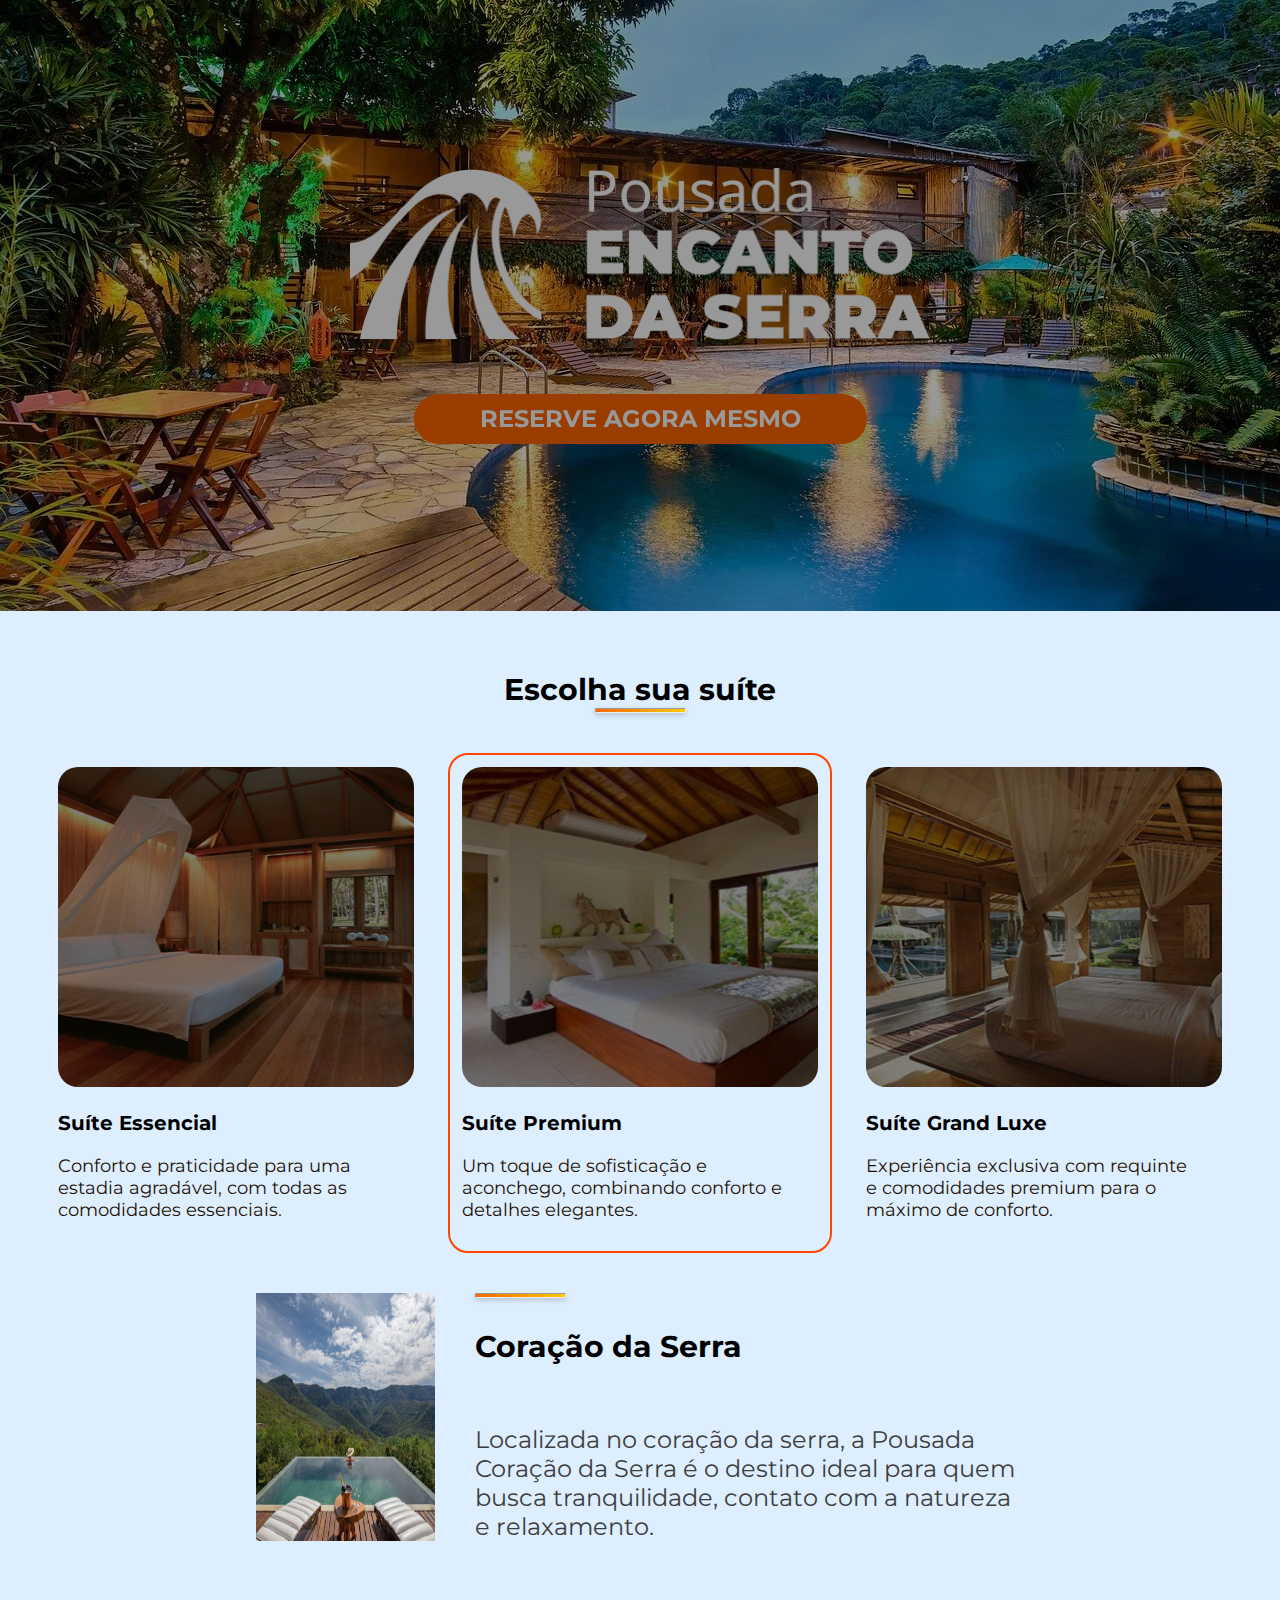
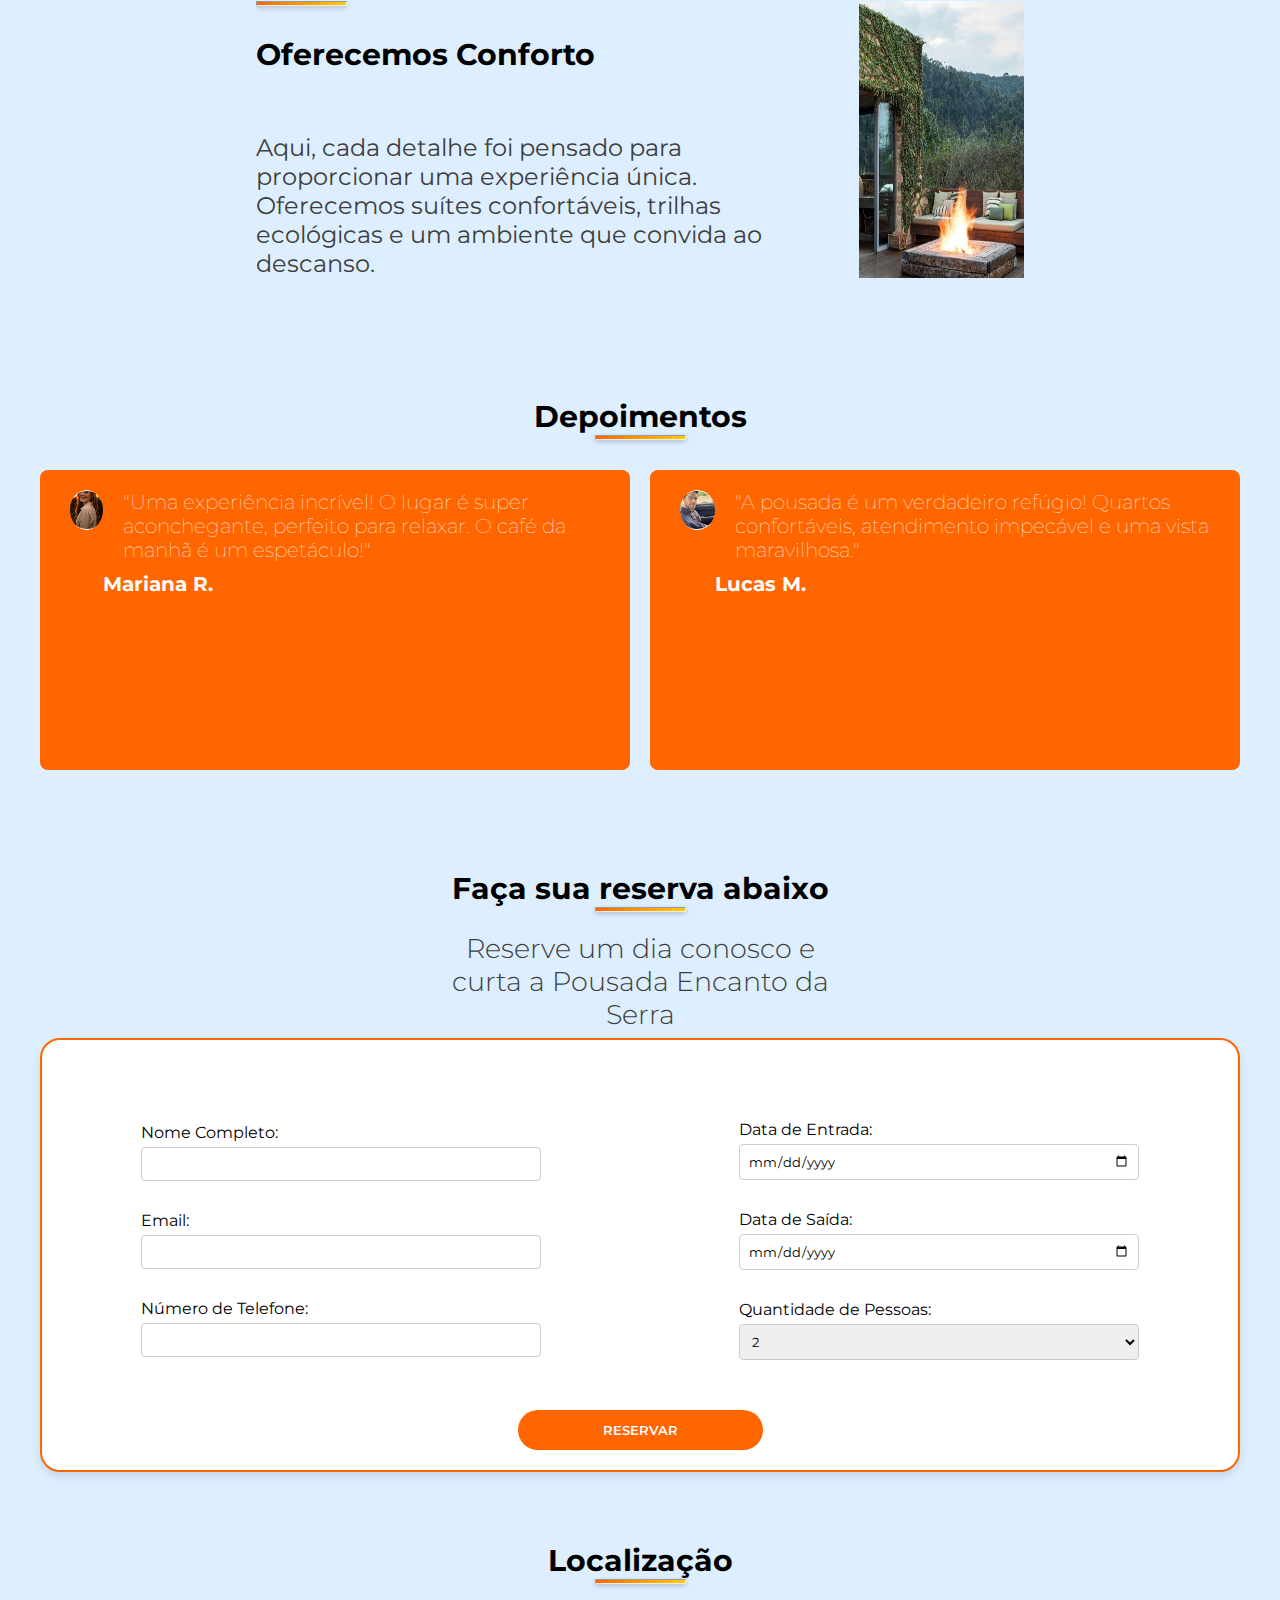
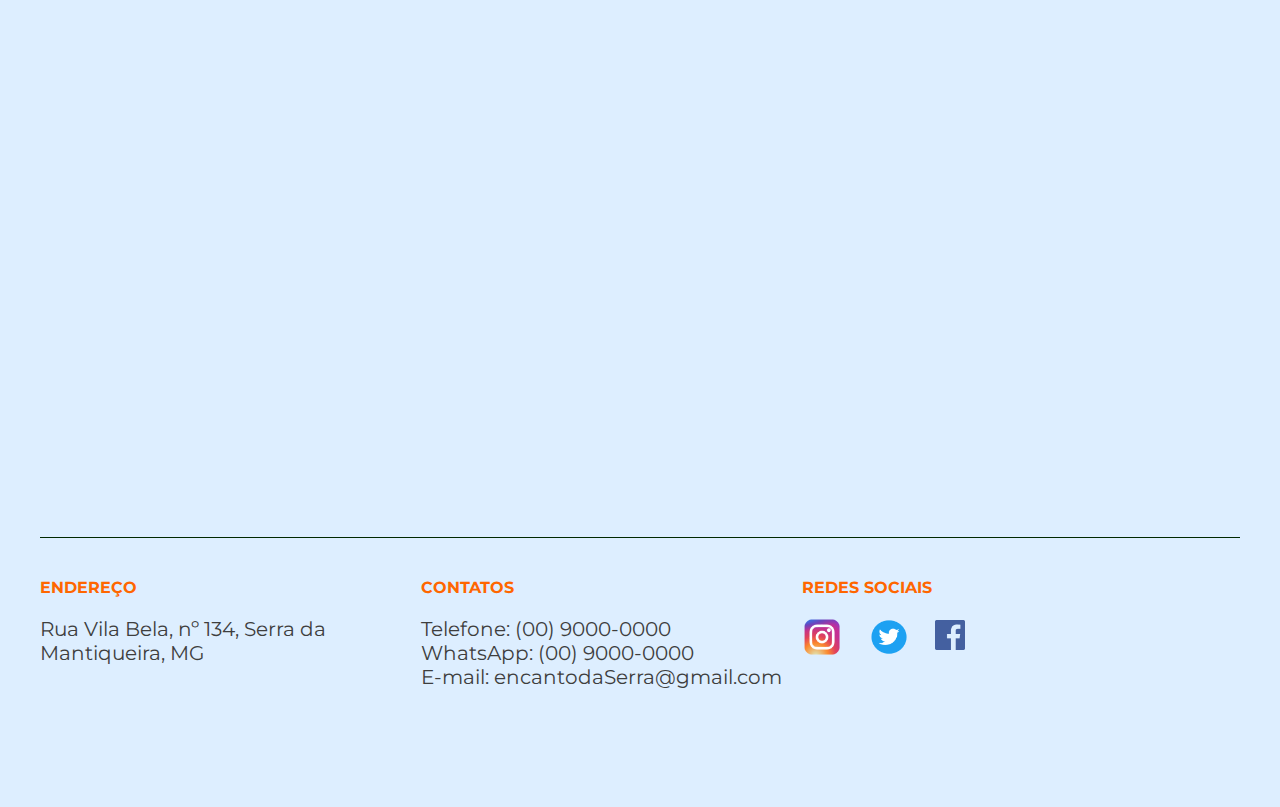
==== commit 11539530: "tamanhos dos inputs ajustado falta ajusta o tamanho do select option" ====
--- a/index.html
+++ b/index.html
@@ -135,11 +135,11 @@
             </div>
             <div class="campo">
               <label for="data-saida">Data de Saída:</label>
-              <input type="date" id="data-saida" name="data-saida" required />
+              <input type="date" id="data-saida"  name="data-saida" required />
             </div>
             <div class="campo">
               <label for="pessoas">Quantidade de Pessoas:</label>
-              <select id="pessoas" name="pessoas" required>
+              <select id="pessoas"  name="pessoas" required>
                 <option value="1">1</option>
                 <option value="2" selected>2</option>
                 <option value="3">3</option>
--- a/styles/Sobre/sobre.css
+++ b/styles/Sobre/sobre.css
@@ -10,14 +10,19 @@
 
 @media(max-width: 768px){
     .container  {
-        display: block;
-        text-align: center;
+        flex-direction: column;
+        justify-content: center;
+        align-items: center;
     }
 
     .depoimentos {
       flex-direction: column;
     }
 
+    .quadro {
+       flex-direction: column;
+    }
+
 
     form {
         flex-direction: column;
@@ -27,6 +32,8 @@
         width: 70%;
     
     }
+
+    
 
 }
 
@@ -49,7 +56,6 @@
     text-align: left;
     font-size: 30px;
     margin-top: 30px;
-    width: 442px;
     margin-bottom: 60px;
     font-weight: 700;
     color: var(--CorPrincipal);
@@ -57,7 +63,6 @@
 }
 
 .texto p {
-    width: 533px;
     font-weight: 400;
     font-size: 24px;
     color: #3E3E3E;
@@ -74,6 +79,10 @@
     flex-direction: column;
     width: 100%;
     margin-top: 0;
+    max-width: 1200px;
+    margin: auto 0;
+    align-items: center;
+    justify-content: center;
    
 }
 .depoimentos {
@@ -81,6 +90,7 @@
     gap: 20px;
     margin-bottom: 40px;
     margin-top: 30px;
+    align-items: center;
 }
 
 .depoimento {
@@ -89,29 +99,33 @@
     padding: 20px 30px;
     border-radius: 8px;
     display: flex;
-    width: 550px;
-    height: 220px;
+    width: 60%;
+    height: 300px;
 
 }
 
 .avatar img {
-    width: 50px;
-    height: 50px;
-    border-radius: 50%;
+    width: 60px;
+    height: 40px;
+    border-radius: 50%; /* Deixa a imagem completamente redonda */
+    object-fit: cover;  /* Garante que a imagem se ajuste sem distorcer */
     margin-right: 15px;
 }
+
 
 .Perfiltexto p {
     font-size: 20px;
-    width: 400px;
+    width: auto;
     font-weight: 100;
     margin-bottom: 10px;
+    padding-left: 20px;
     
 }
 
 .autor {
     font-weight: bold;
     font-size: 20px;
+    text-align: center;
 }
 
 /* Seção de Reserva */
@@ -120,6 +134,7 @@
     display: flex;
     flex-direction: column;
     margin-top: 0px;
+    max-width: 1200px;
 }
 
 .sectionReserv p {
@@ -134,7 +149,7 @@
 
 .formulario {
     box-shadow: 0 4px 8px rgba(0, 0, 0, 0.1);
-    width: 60%;
+    width: 100%;
     border: 2px solid var(--laranja);
     border-radius: 20px;
     background-color: var(--backgroundForms);
@@ -184,11 +199,11 @@
 }
 
 .campo input[type="date"] {
-    width: 100%;
+    width: auto 0;
 }
 
 .campo select {
-    width: 100%;
+    width: auto 0;
 }
 
 .campo button {
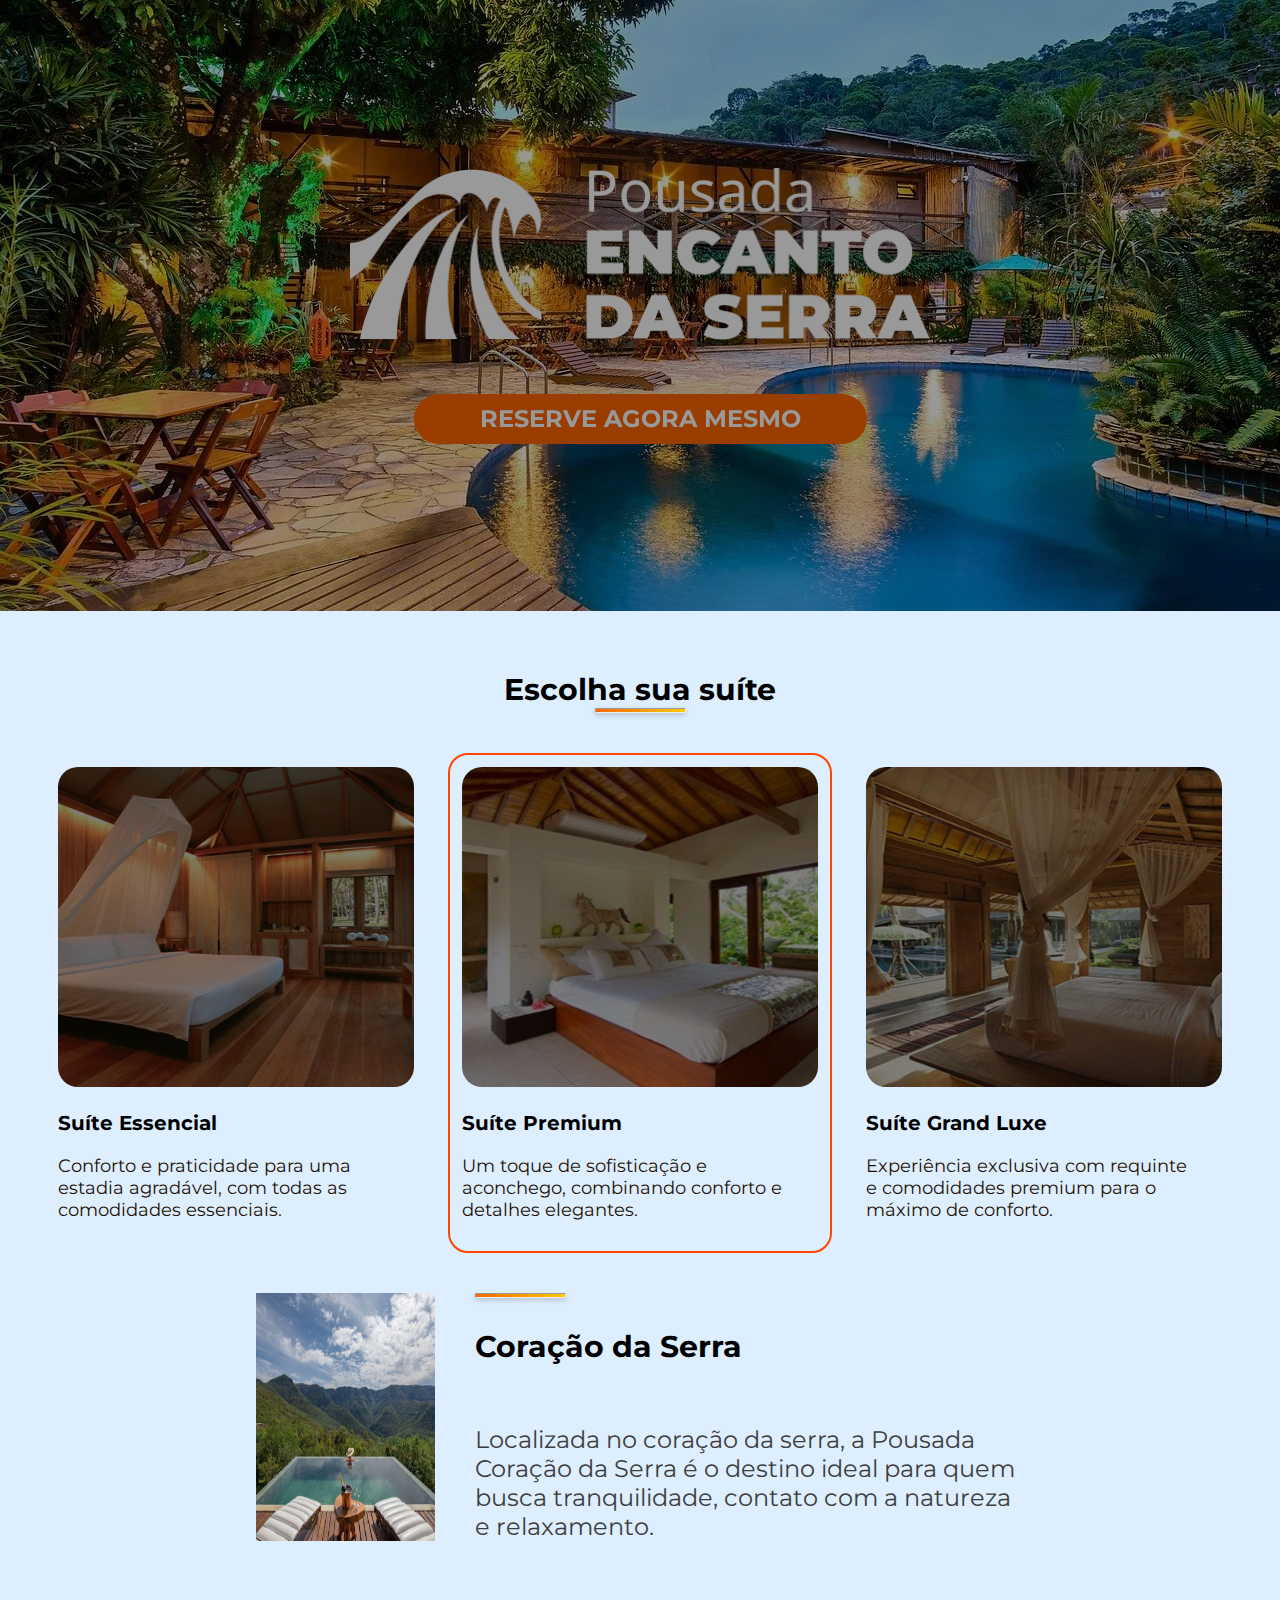
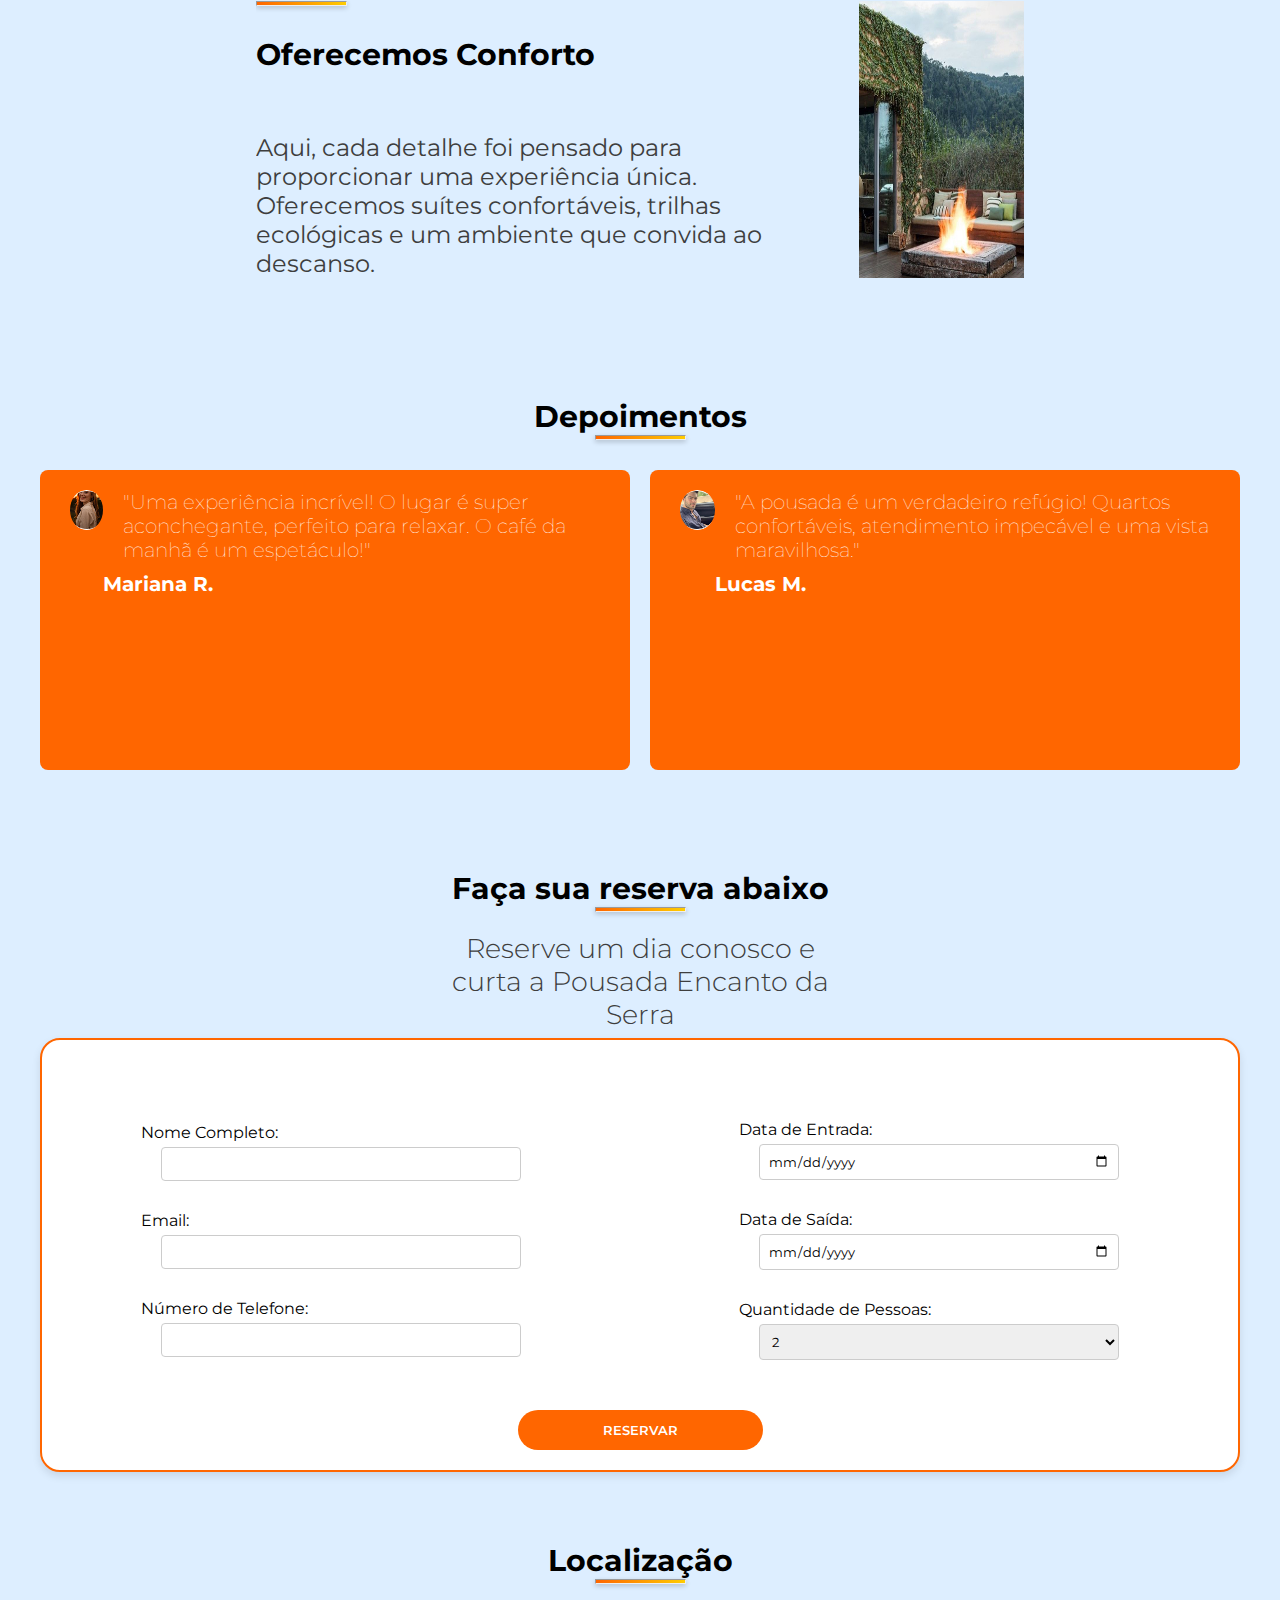
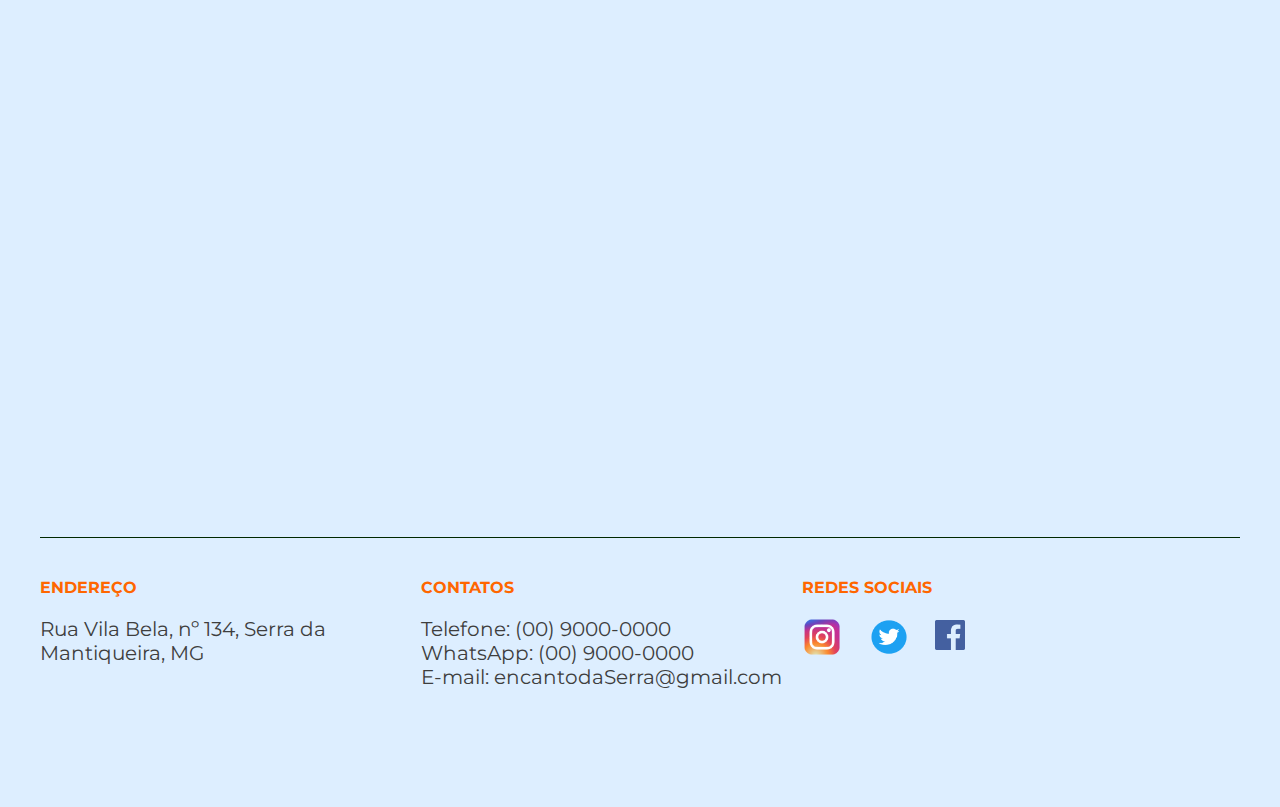
==== commit e90e530f: "Formualario ajustado" ====
--- a/index.html
+++ b/index.html
@@ -139,7 +139,7 @@
             </div>
             <div class="campo">
               <label for="pessoas">Quantidade de Pessoas:</label>
-              <select id="pessoas"  name="pessoas" required>
+              <select id="pessoas" class="select-pessoas"  name="pessoas" required>
                 <option value="1">1</option>
                 <option value="2" selected>2</option>
                 <option value="3">3</option>
--- a/styles/Sobre/sobre.css
+++ b/styles/Sobre/sobre.css
@@ -188,7 +188,7 @@
 
 .campo input,
 .campo select {
-    width: 100%;
+    width: 90%;
     padding: 8px;
     border: 1px solid #ccc;
     border-radius: 4px;
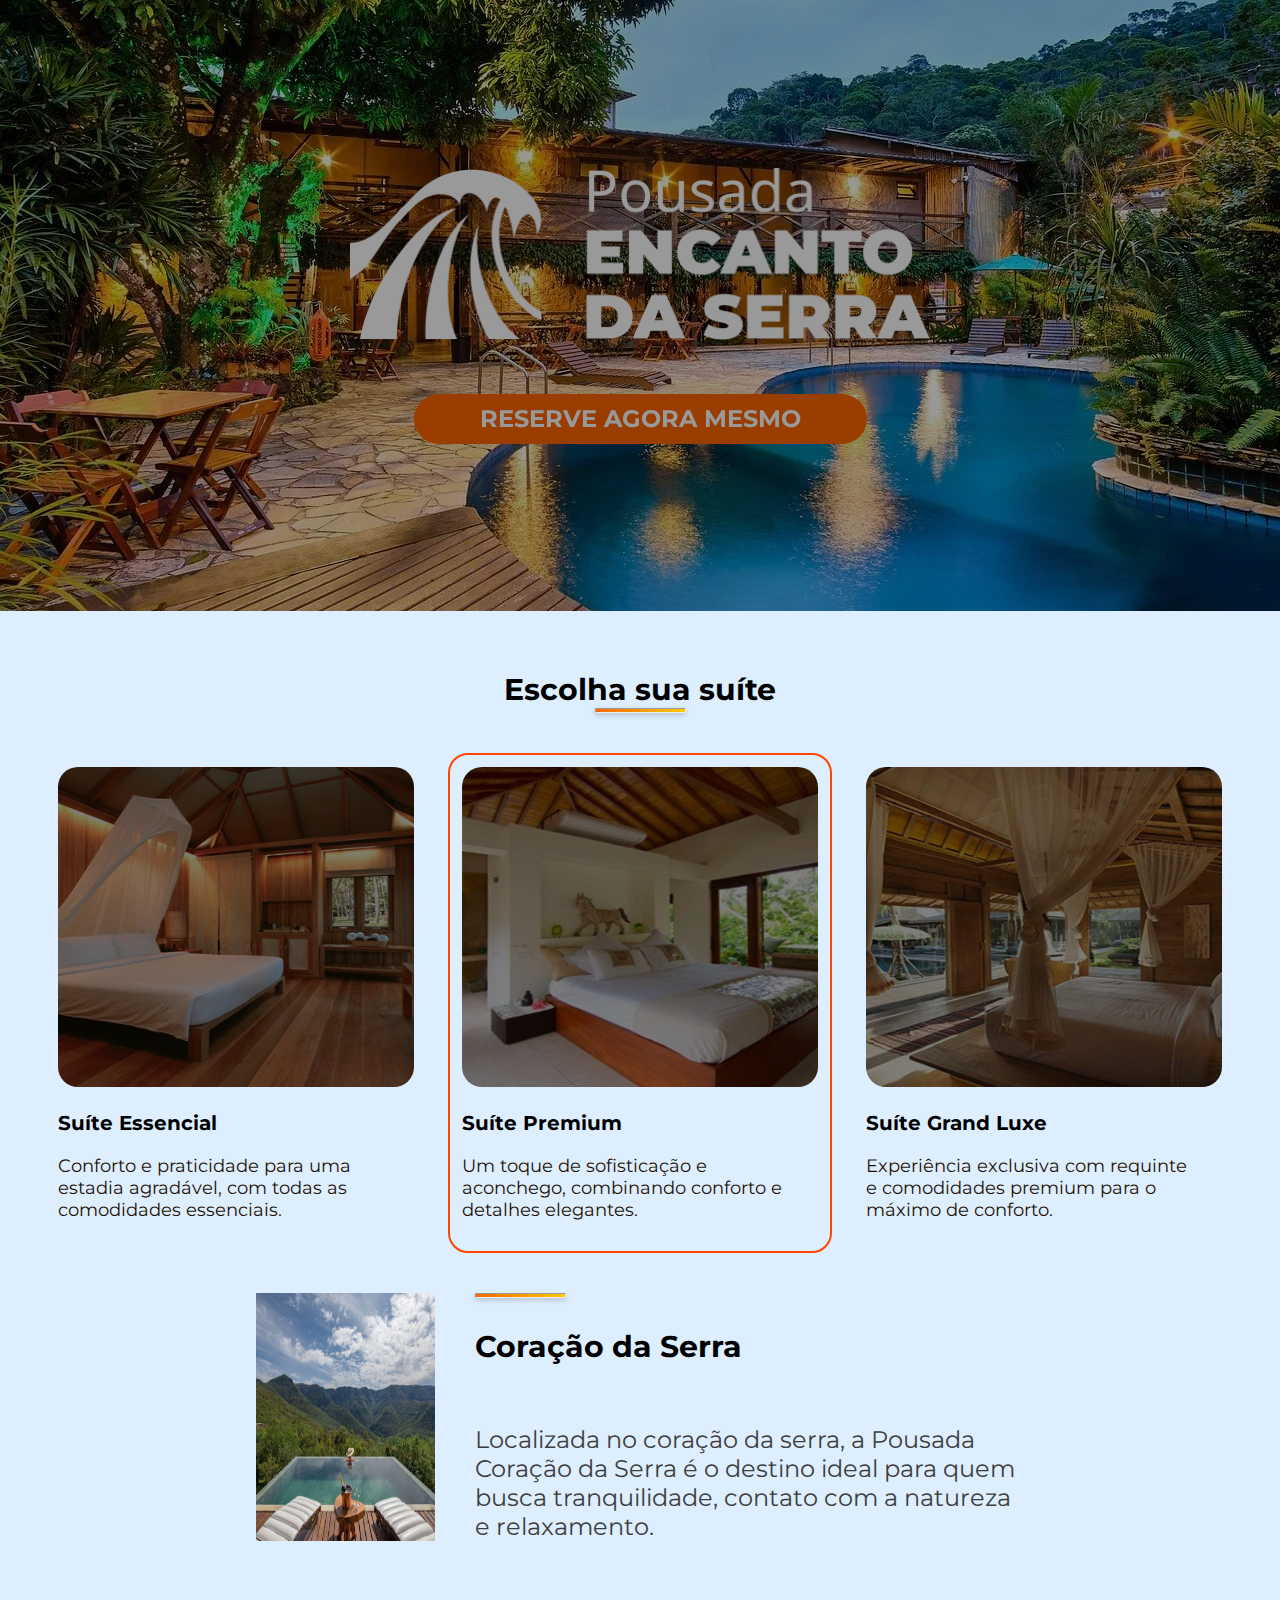
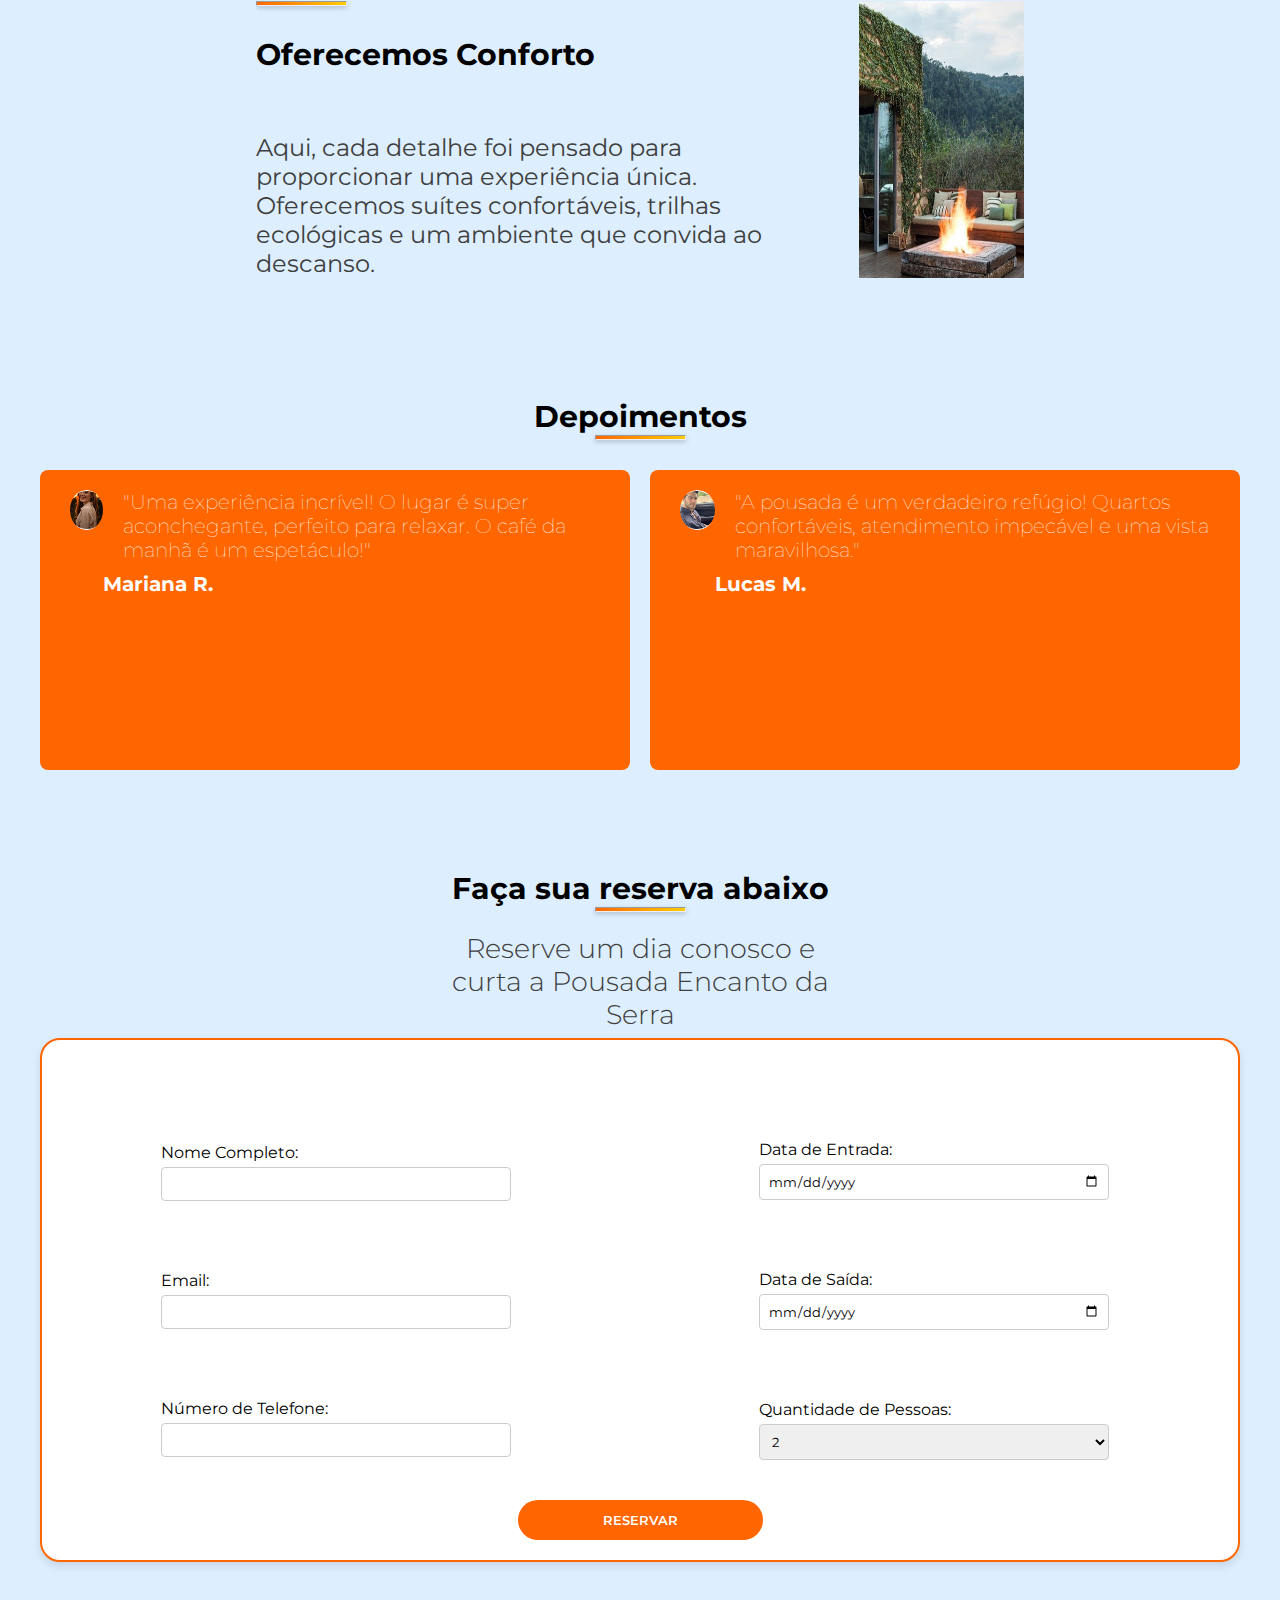
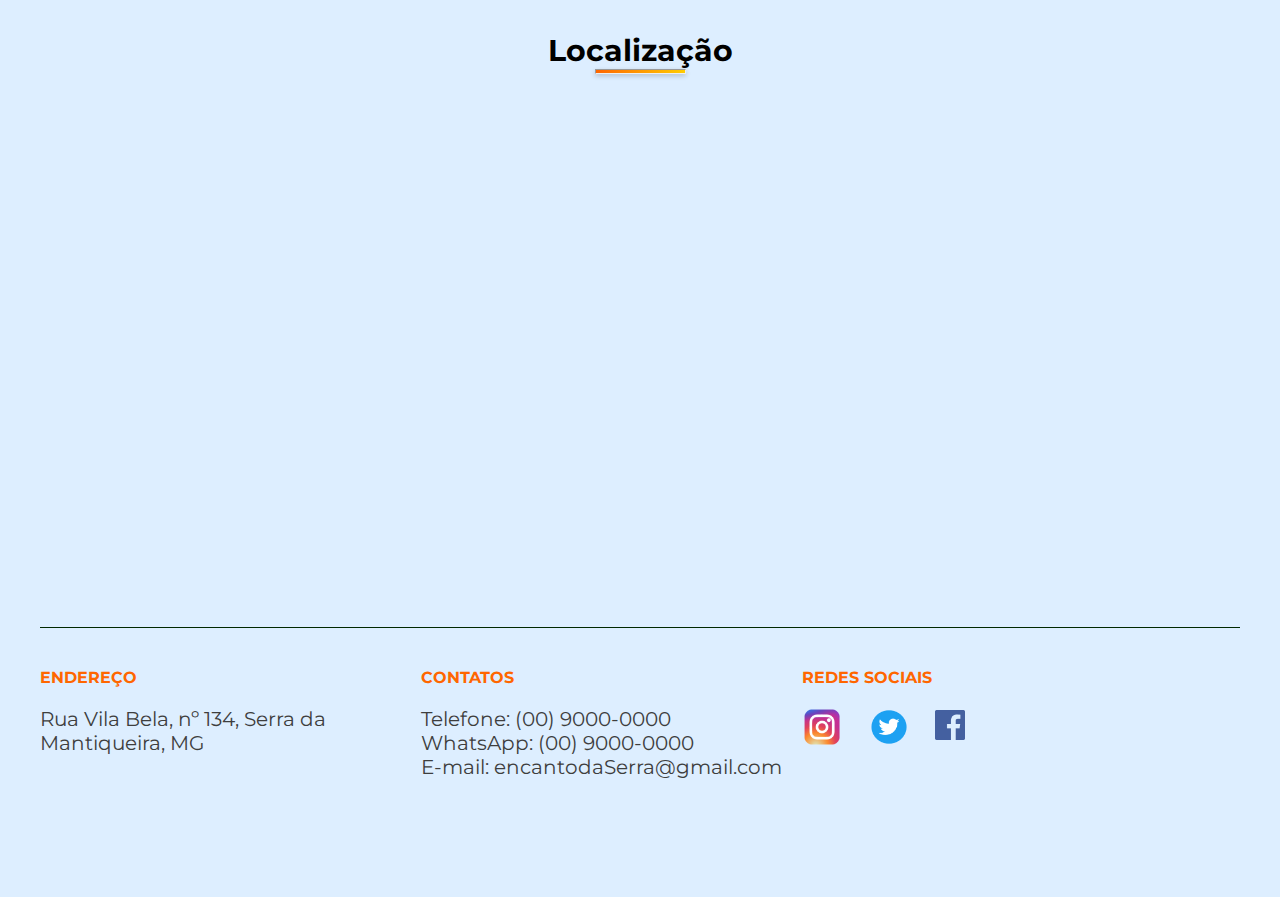
==== commit 939b2b95: "Continuar responsividade das outras páginas" ====
--- a/index.html
+++ b/index.html
@@ -149,7 +149,7 @@
             </div>
           </div>
         </form>
-        <div class="campo">
+        <div class="campoButon">
           <button type="submit" class="animate__animated animate__pulse animate__infinite">Reservar</button>
         </div>
       </div>
--- a/styles/Sobre/sobre.css
+++ b/styles/Sobre/sobre.css
@@ -175,23 +175,25 @@
 }
 .campo {
     margin-bottom: 15px;
-    text-align: center;
+    text-align: left;
     margin-top: 30px;
     margin-bottom: 20px;
+    padding: 20px;
 }
 
 .campo label {
-    display: block;
+    display: flex;
     margin-bottom: 5px;
     text-align: left;
 }
 
 .campo input,
 .campo select {
-    width: 90%;
-    padding: 8px;
+    width: 350px;
     border: 1px solid #ccc;
     border-radius: 4px;
+    text-align: left;
+    padding: 8px;
 }
 
 .campo :placeholder {
@@ -206,7 +208,7 @@
     width: auto 0;
 }
 
-.campo button {
+.campoButon button {
     background-color: var(--laranja);
     color: var(--CorBranca);
     height: 40px;
@@ -217,8 +219,13 @@
     text-transform: uppercase;
     font-weight: 600;
     font: 20px;
-}
-
+
+}
+
+.campoButon {
+    text-align: center;
+    margin-bottom: 20px;
+}
 .campo button:hover {
     background-color: #f57c00;
 }
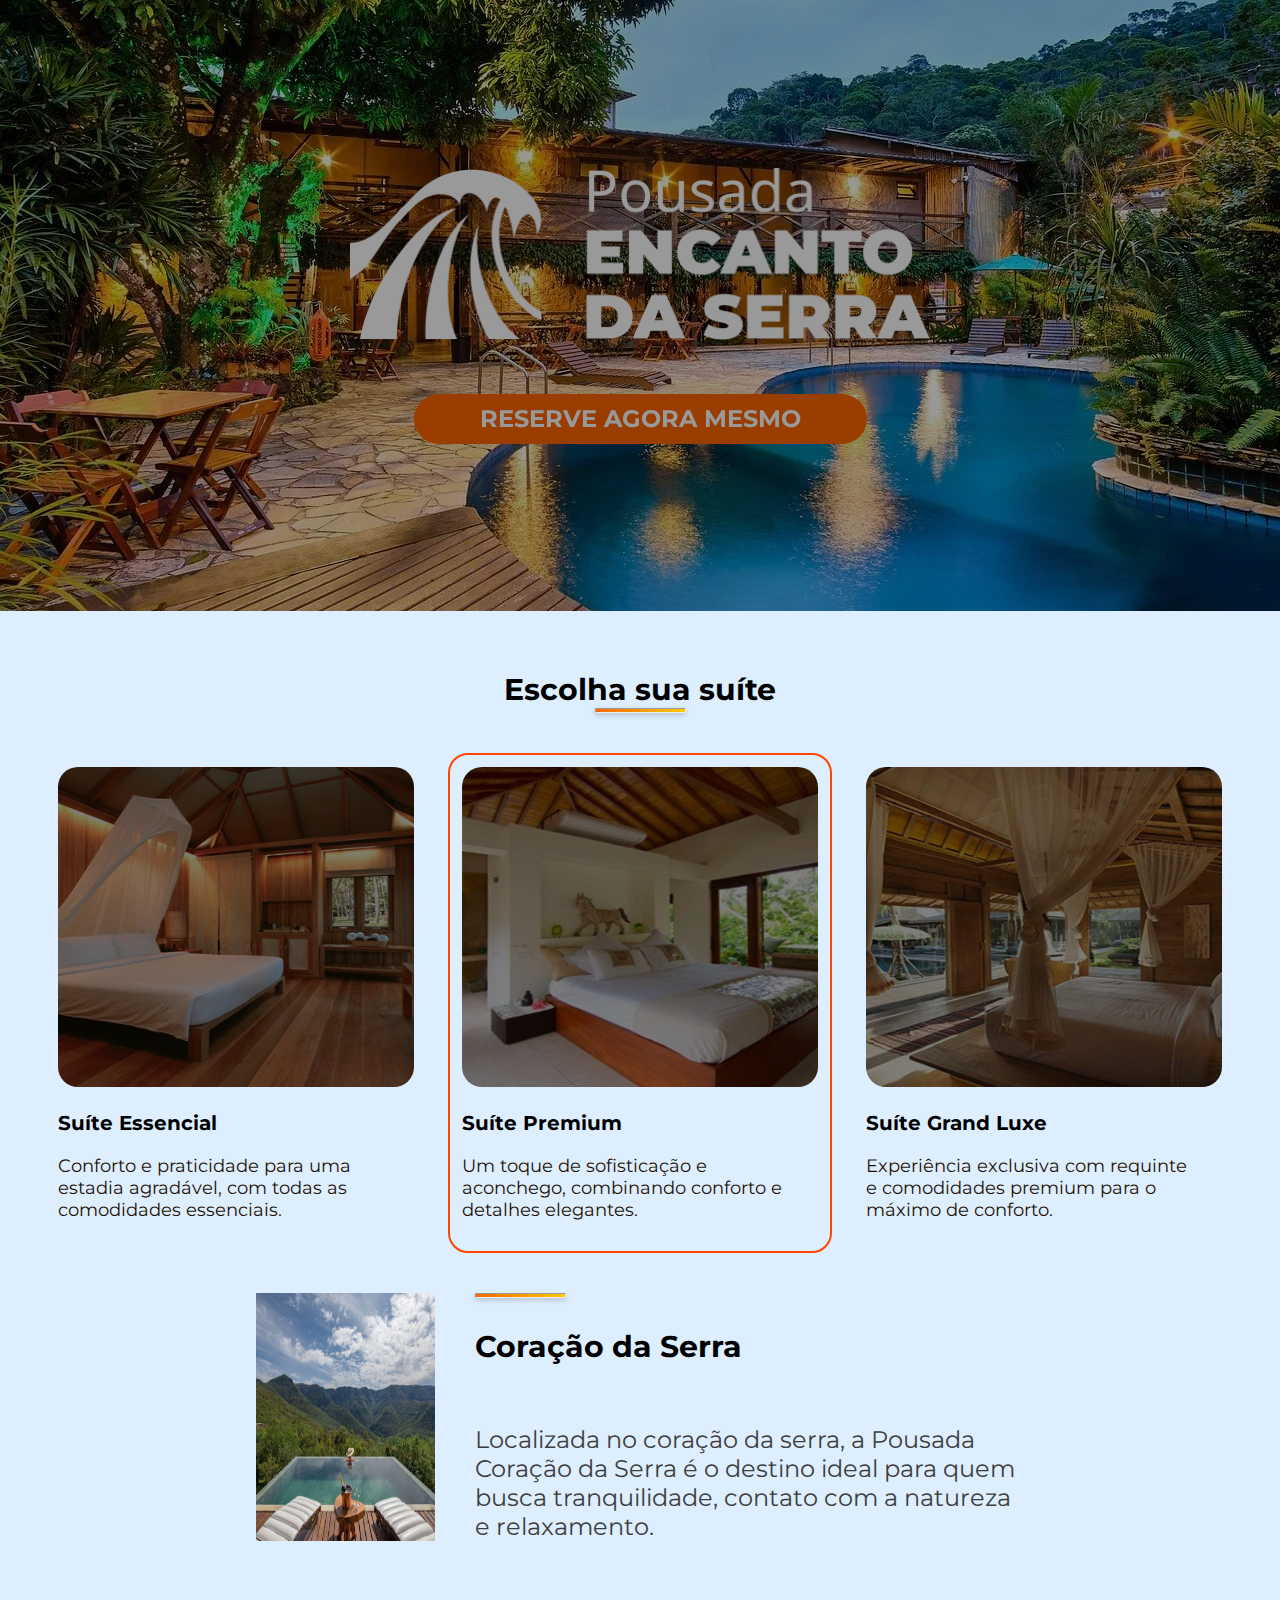
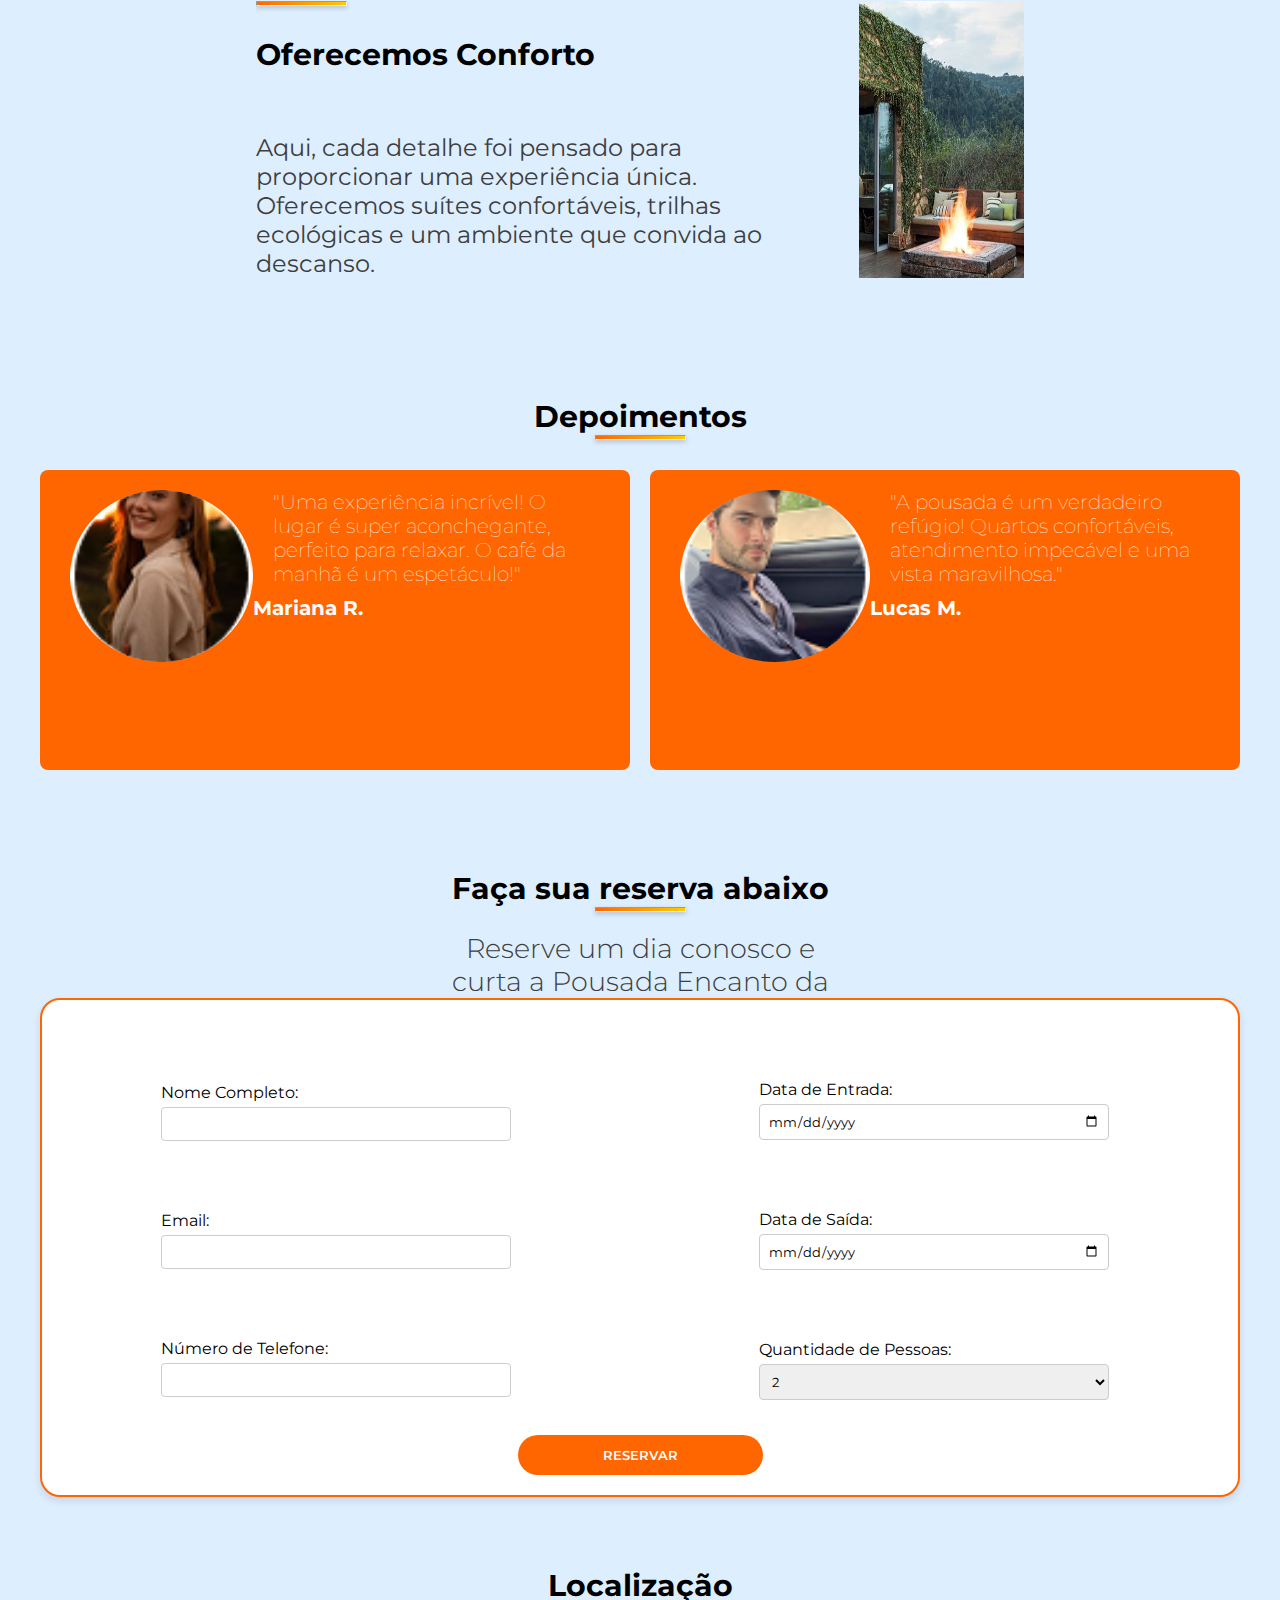
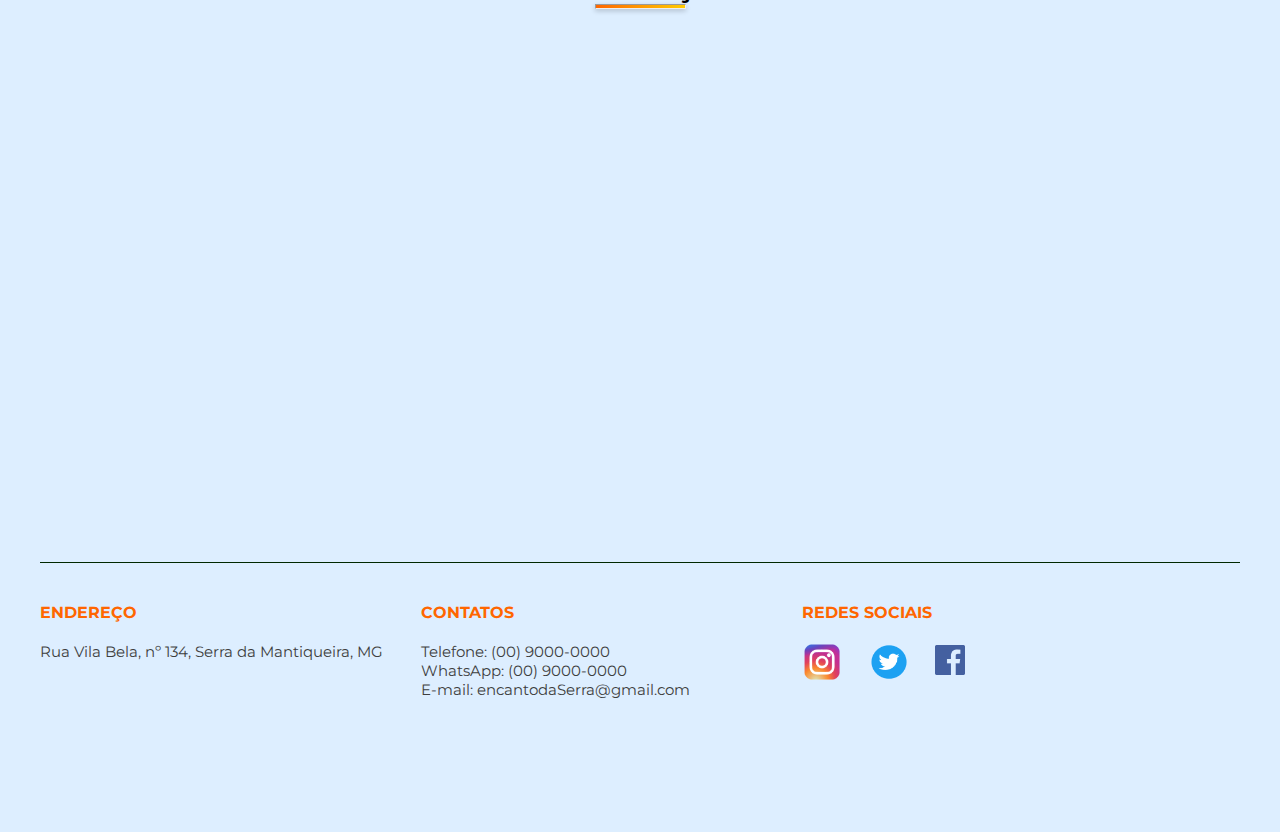
==== commit 09056e56: "Imprementação de SEO" ====
--- a/index.html
+++ b/index.html
@@ -26,6 +26,25 @@
   <link rel="stylesheet" href="./styles/section/section.css" />
   <link rel="stylesheet" href="./styles/Sobre/sobre.css" />
   <link rel="stylesheet" href="./styles/footer/footer.css" />
+  <script type="application/ld+json">
+    {
+      "@context": "https://schema.org",
+      "@type": "LodgingBusiness",
+      "name": "Pousada Encanto da Serra",
+      "description": "Pousada na serra com suítes confortáveis, vista panorâmica e natureza ao redor.",
+      "address": {
+        "@type": "PostalAddress",
+        "streetAddress": "Rua Vila Bela, nº 134",
+        "addressLocality": "Serra da Mantiqueira",
+        "addressRegion": "MG",
+        "addressCountry": "BR"
+      },
+      "telephone": "(00) 9000-0000",
+      "email": "encantodaSerra@gmail.com",
+      "url": "https://seudominio.com"
+    }
+    </script>
+    
 </head>
 
 <body>
--- a/styles/Sobre/sobre.css
+++ b/styles/Sobre/sobre.css
@@ -1,26 +1,27 @@
 @import url("/styles/global.css");
+
 .container {
     display: flex;
     flex-wrap: wrap;
     align-items: center;
     flex-direction: row;
     width: 60%;
-    
-}
-
-@media(max-width: 768px){
-    .container  {
+
+}
+
+@media(max-width: 768px) {
+    .container {
         flex-direction: column;
         justify-content: center;
         align-items: center;
     }
 
     .depoimentos {
-      flex-direction: column;
+        flex-direction: column;
     }
 
     .quadro {
-       flex-direction: column;
+        flex-direction: column;
     }
 
 
@@ -30,10 +31,10 @@
 
     .Local {
         width: 70%;
-    
-    }
-
-    
+
+    }
+
+
 
 }
 
@@ -69,7 +70,7 @@
 
 }
 
-.imagem img{
+.imagem img {
     height: 100%;
 }
 
@@ -83,8 +84,9 @@
     margin: auto 0;
     align-items: center;
     justify-content: center;
-   
-}
+
+}
+
 .depoimentos {
     display: flex;
     gap: 20px;
@@ -99,16 +101,14 @@
     padding: 20px 30px;
     border-radius: 8px;
     display: flex;
-    width: 60%;
+    width: 65%;
     height: 300px;
 
 }
 
 .avatar img {
-    width: 60px;
-    height: 40px;
-    border-radius: 50%; /* Deixa a imagem completamente redonda */
-    object-fit: cover;  /* Garante que a imagem se ajuste sem distorcer */
+    border-radius: 50%;
+    object-fit: cover;
     margin-right: 15px;
 }
 
@@ -119,7 +119,7 @@
     font-weight: 100;
     margin-bottom: 10px;
     padding-left: 20px;
-    
+
 }
 
 .autor {
@@ -153,7 +153,7 @@
     border: 2px solid var(--laranja);
     border-radius: 20px;
     background-color: var(--backgroundForms);
-    margin-top: 40px;
+
 }
 
 .formulario h2 {
@@ -164,20 +164,21 @@
 form {
     display: flex;
     align-items: center;
-    padding-top: 50px;
+    padding-top: 30px;
     justify-content: space-around;
     border-radius: 20px;
     height: auto 0;
     width: 100%;
 }
+
 .formTable {
     width: 400px;
 }
+
 .campo {
     margin-bottom: 15px;
     text-align: left;
     margin-top: 30px;
-    margin-bottom: 20px;
     padding: 20px;
 }
 
@@ -226,6 +227,7 @@
     text-align: center;
     margin-bottom: 20px;
 }
+
 .campo button:hover {
     background-color: #f57c00;
 }
@@ -244,4 +246,27 @@
     height: 429px;
     border-radius: 20px;
     margin-top: 20px;
+}
+
+
+@media (max-width: 425px) {
+
+    form {
+        display: flex;
+        align-items: center;
+        padding-top: 30px;
+        justify-content: space-around;
+        border-radius: 20px;
+        height: auto 0;
+        width: 100%;
+        margin-top: 0;
+    }
+
+    .formTable {
+        margin-top: 20px;
+    }
+
+    .campo {
+        margin-bottom: 0;
+    }
 }--- a/styles/footer/footer.css
+++ b/styles/footer/footer.css
@@ -6,6 +6,10 @@
     height: 30vh;
     width: 100%;
     
+}
+
+footer ul  li {
+    font-size: 15px;
 }
 
 footer div {
@@ -48,4 +52,6 @@
     footer div {
         display: block;
     }
+
+
 }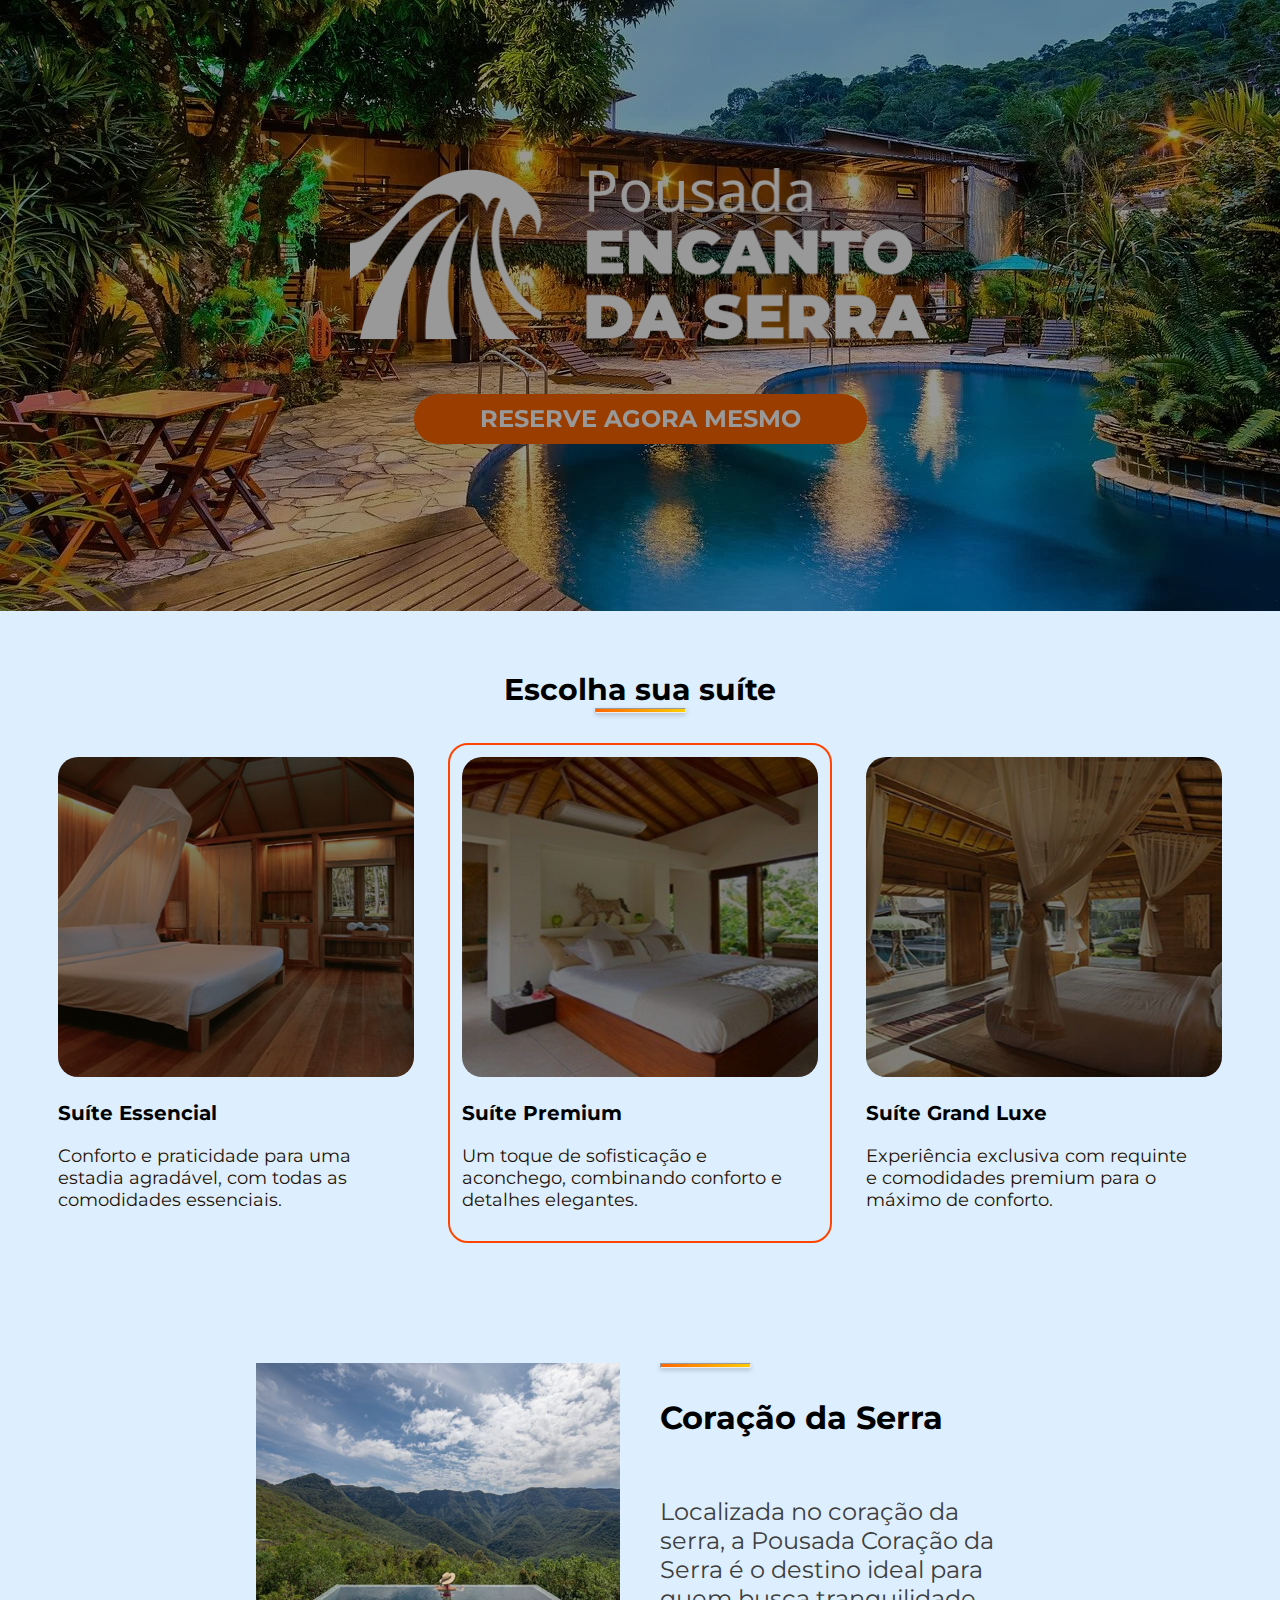
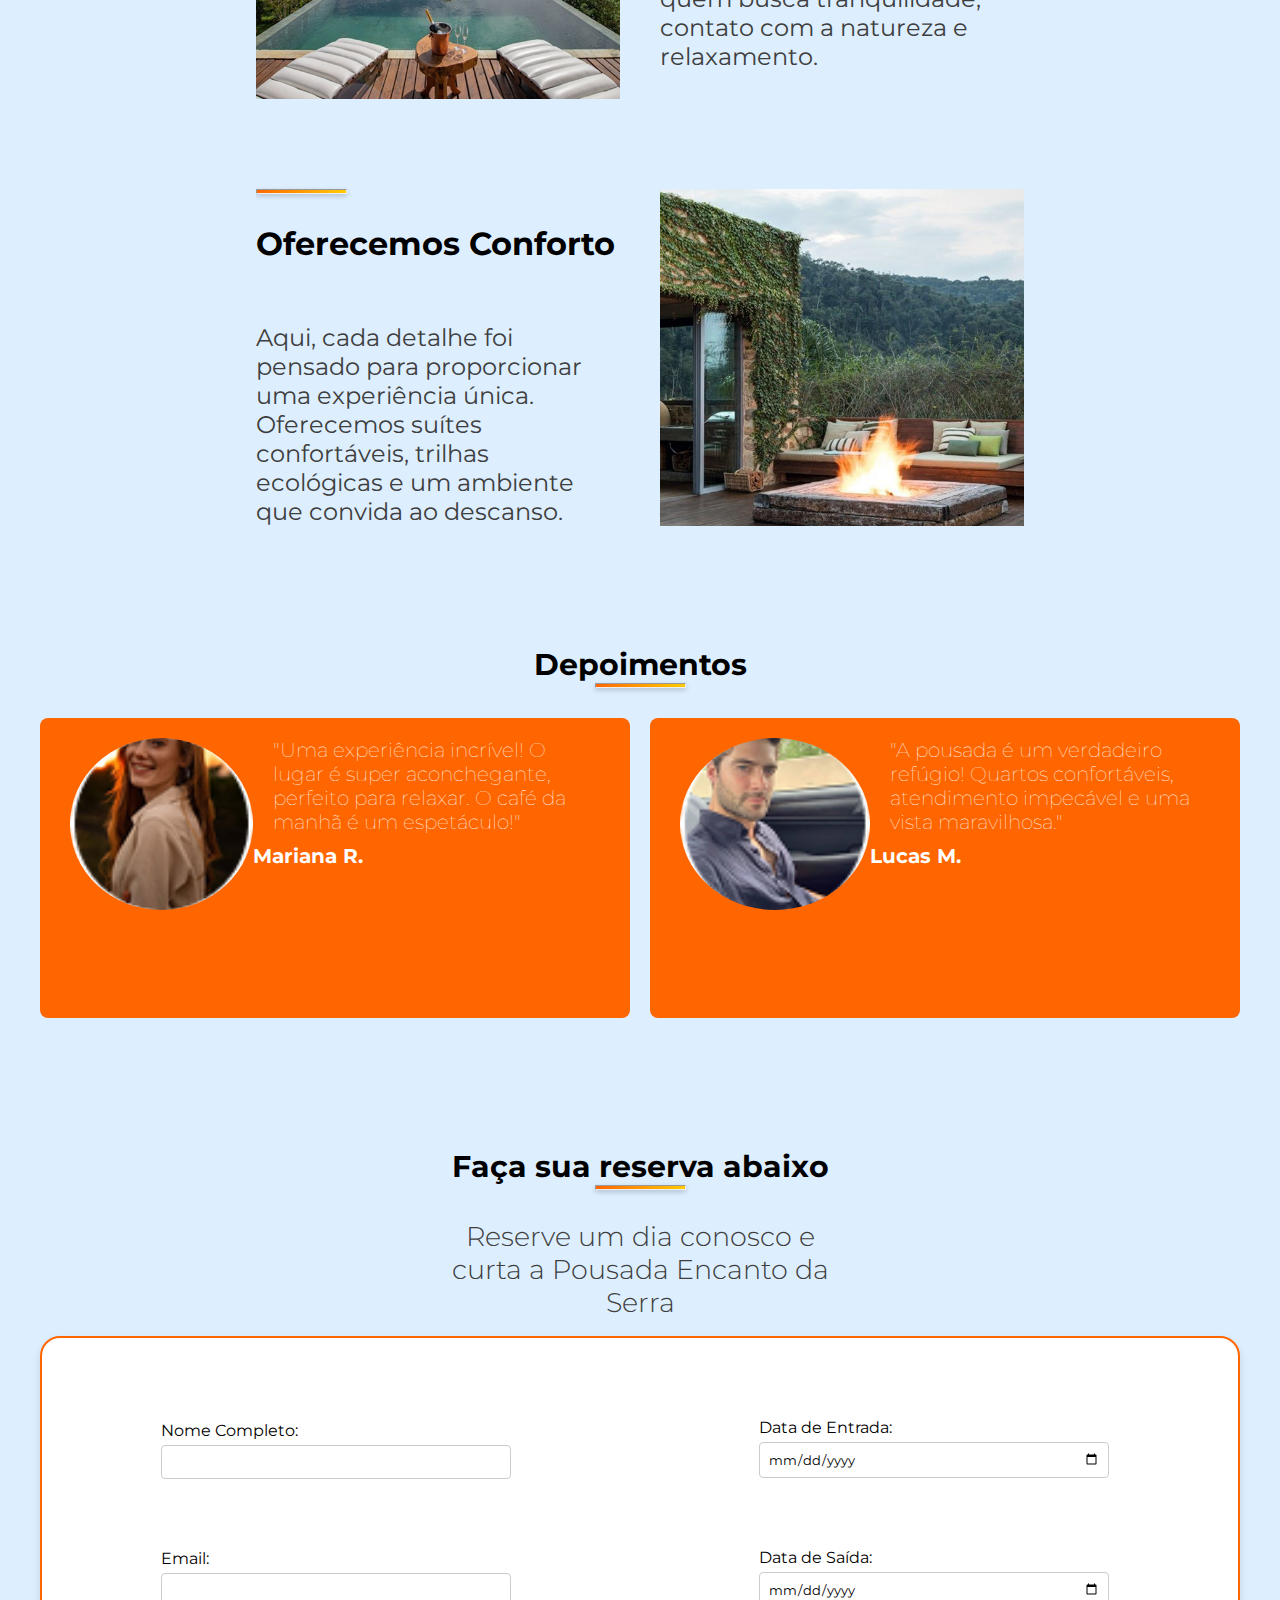
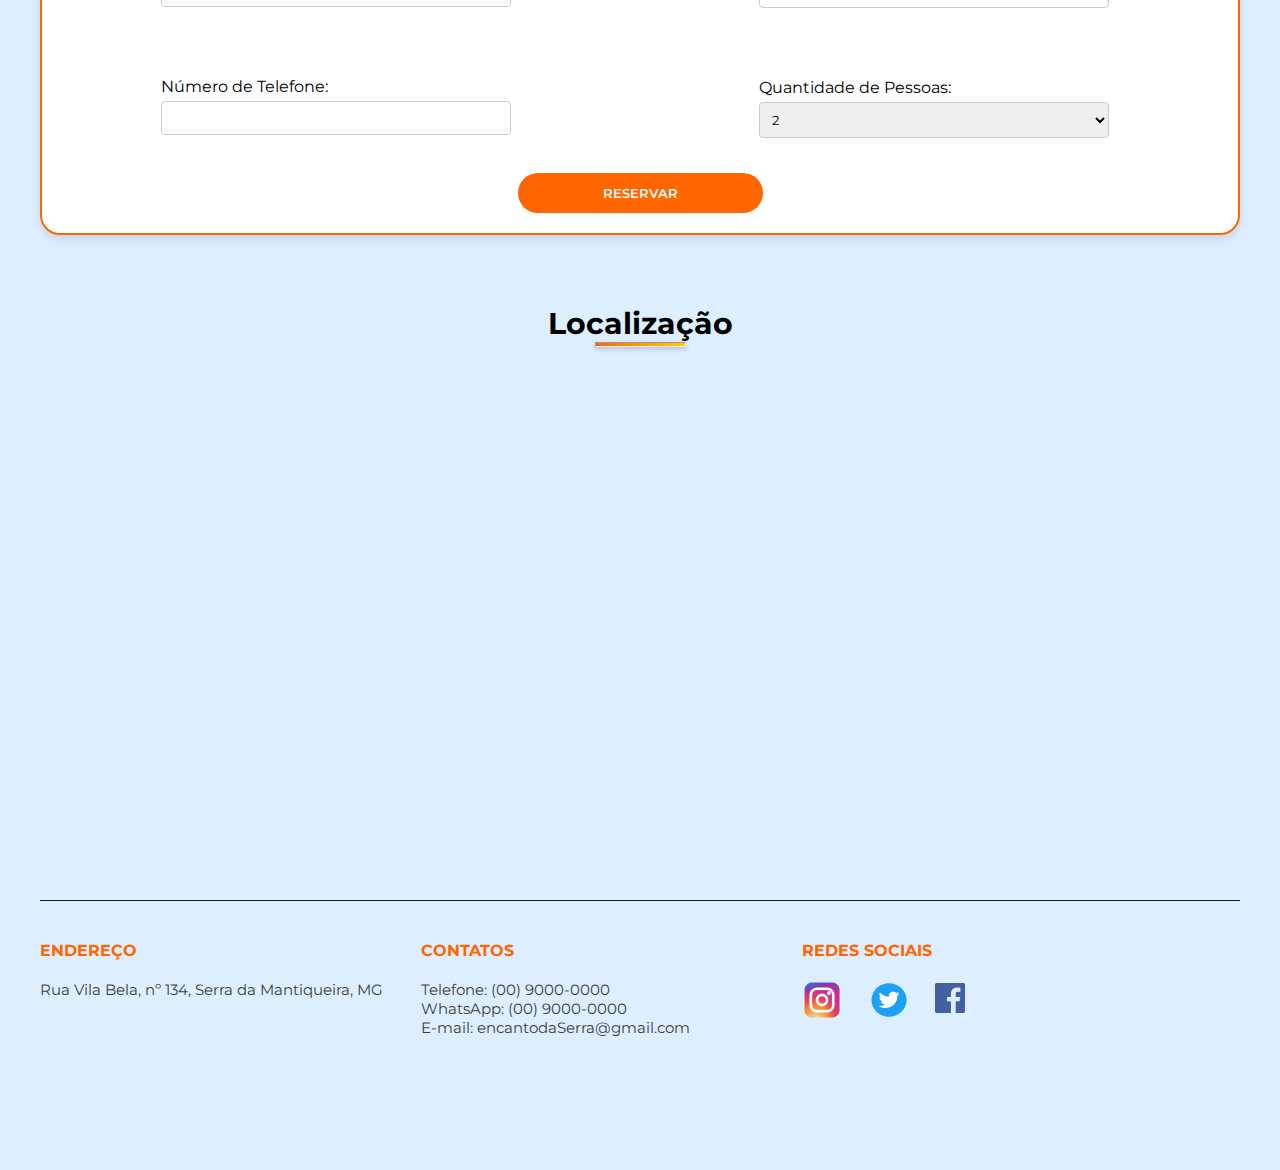
==== commit e7e63be6: "Tamanho das Imagens corrigida" ====
--- a/index.html
+++ b/index.html
@@ -78,25 +78,27 @@
     </section>
 
     <section class="container animate__animated animate__fadeInLeft">
-      <div class="quadro">
-        <div class="imagem animate__animated animate__fadeInLeft">
-          <img src="./assets/sobre/sobre_1.jpg" alt="Piscina com vista para a serra" />
-        </div>
-        <div class="texto animate__animated animate__fadeInRight">
-          <hr />
-          <h1>Coração da Serra</h1>
-          <p>Localizada no coração da serra, a Pousada Coração da Serra é o destino ideal para quem busca tranquilidade, contato com a natureza e relaxamento.</p>
-        </div>
-      </div>
-
-      <div class="quadro">
-        <div class="texto animate__animated animate__fadeInLeft">
-          <hr />
-          <h1>Oferecemos Conforto</h1>
-          <p>Aqui, cada detalhe foi pensado para proporcionar uma experiência única. Oferecemos suítes confortáveis, trilhas ecológicas e um ambiente que convida ao descanso.</p>
-        </div>
-        <div class="imagem animate__animated animate__fadeInRight">
-          <img src="./assets/sobre/sobre_2.jpg" alt="Piscina com vista para a serra" />
+      <div>
+        <div class="quadro">
+          <div class="imagem animate__animated animate__fadeInLeft">
+            <img class="ImgDestaque" src="./assets/sobre/sobre_1.jpg" alt="Piscina com vista para a serra" />
+          </div>
+          <div class="texto animate__animated animate__fadeInRight">
+            <hr />
+            <h1>Coração da Serra</h1>
+            <p>Localizada no coração da serra, a Pousada Coração da Serra é o destino ideal para quem busca tranquilidade, contato com a natureza e relaxamento.</p>
+          </div>
+        </div>
+  
+        <div class="quadro">
+          <div class="texto animate__animated animate__fadeInLeft">
+            <hr />
+            <h1>Oferecemos Conforto</h1>
+            <p>Aqui, cada detalhe foi pensado para proporcionar uma experiência única. Oferecemos suítes confortáveis, trilhas ecológicas e um ambiente que convida ao descanso.</p>
+          </div>
+          <div class="imagem animate__animated animate__fadeInRight">
+            <img src="./assets/sobre/sobre_2.jpg" alt="Piscina com vista para a serra" />
+          </div>
         </div>
       </div>
     </section>
--- a/styles/section/section.css
+++ b/styles/section/section.css
@@ -4,7 +4,7 @@
     display: flex;
     justify-content: center;
     align-items: center;
-    margin-top: 40px;
+    margin-top: 30px;
     width: 100%;
 
 }
@@ -125,4 +125,6 @@
     font-weight: 400;
     font-size: 18px;
     color: #1f1204;
+    text-align: left;
+    padding-bottom: 20px;
 }--- a/styles/Sobre/sobre.css
+++ b/styles/Sobre/sobre.css
@@ -36,6 +36,11 @@
 
 
 
+}
+
+.container div {
+    width: 100%;
+    margin-top: 30px;
 }
 
 .quadro {
@@ -55,7 +60,7 @@
 
 .texto h1 {
     text-align: left;
-    font-size: 30px;
+    font-size: 2em;
     margin-top: 30px;
     margin-bottom: 60px;
     font-weight: 700;
@@ -72,6 +77,7 @@
 
 .imagem img {
     height: 100%;
+    width: 100%;
 }
 
 
@@ -101,7 +107,7 @@
     padding: 20px 30px;
     border-radius: 8px;
     display: flex;
-    width: 65%;
+    width: 100%;
     height: 300px;
 
 }
@@ -133,7 +139,6 @@
 .sectionReserv {
     display: flex;
     flex-direction: column;
-    margin-top: 0px;
     max-width: 1200px;
 }
 
@@ -144,7 +149,8 @@
     width: 400px;
     text-align: center;
     height: 66px;
-    margin-top: 20px;
+    margin-top: 30px;
+    margin-bottom: 50px;
 }
 
 .formulario {
@@ -261,12 +267,88 @@
         width: 100%;
         margin-top: 0;
     }
-
+    .container{
+        width: 100%;
+    }
+
+    .container div{
+        margin: 0;
+        padding: 0;
+    }
+
+
+
+    .quadro .imagem,
+    .quadro .texto {
+        flex: 1;
+    }
+
+    .quadro img {
+        max-width: 100%;
+        height: 100%;
+        text-align: left;
+        margin-top: 0;
+    }
+
+    .quadro {
+        display:block;
+        width: 100%;
+    }
+
+    .quadro .imagem,
+    .quadro .texto {
+        width: 100%;
+    }
+
+    .quadro .texto h1 {
+        font-size: 1.5rem;
+        text-align:left;
+        text-align: center;
+    }
+
+    .quadro .texto p {
+        font-size: 22px;
+        width: 100%;
+        text-align: justify;
+    }
+
+    .quadro img {
+        border-radius: 8px;
+        width: 100%;
+    }
+    .quadro {
+        display: block;
+    }
+    
+    .container div {
+        width: 100%;
+        display: block;
+    }
+    
+    .ImgDestaque {
+        width: 400px;
+    }
+    
     .formTable {
         margin-top: 20px;
     }
-
+    
     .campo {
         margin-bottom: 0;
     }
-}+    
+    .texto h1 {
+        text-align: center;
+    }
+
+    .Local {
+        width: 100%;
+        border-radius: 0px;
+    }
+}
+
+
+
+
+
+
